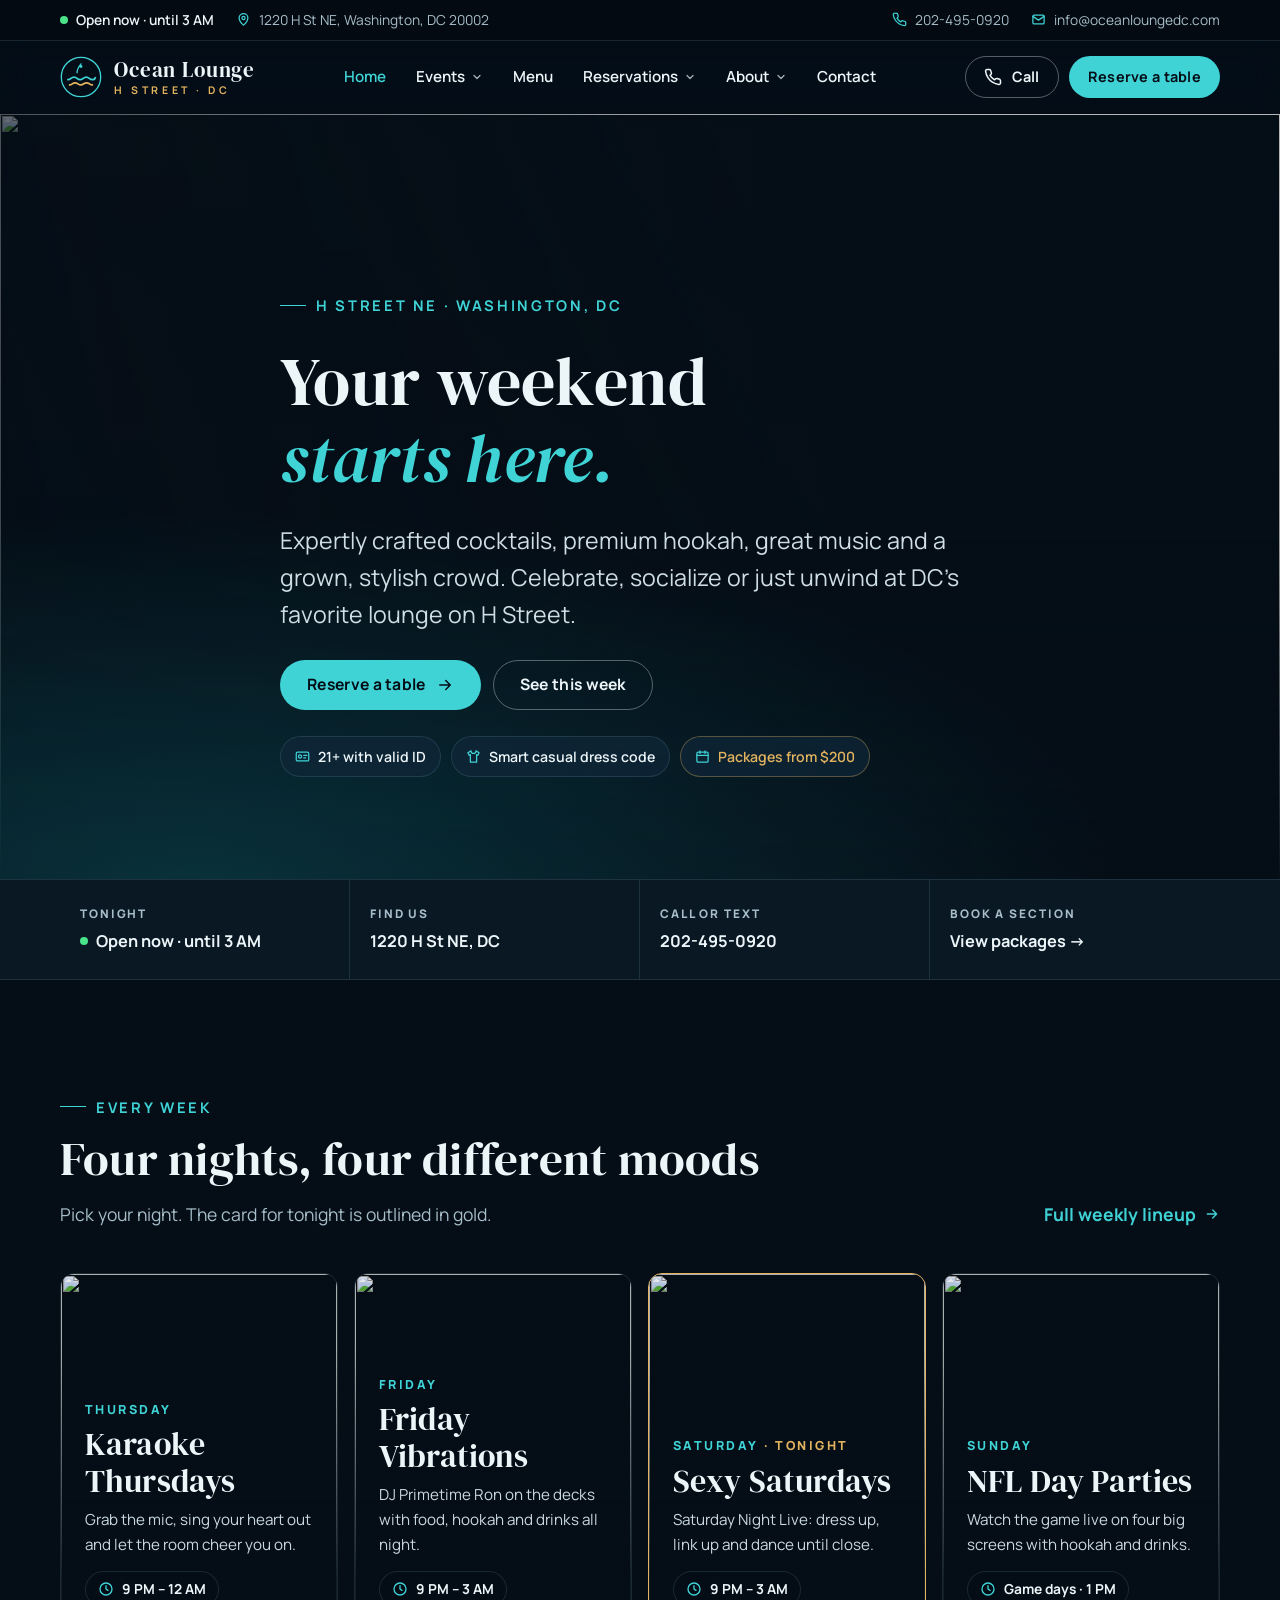
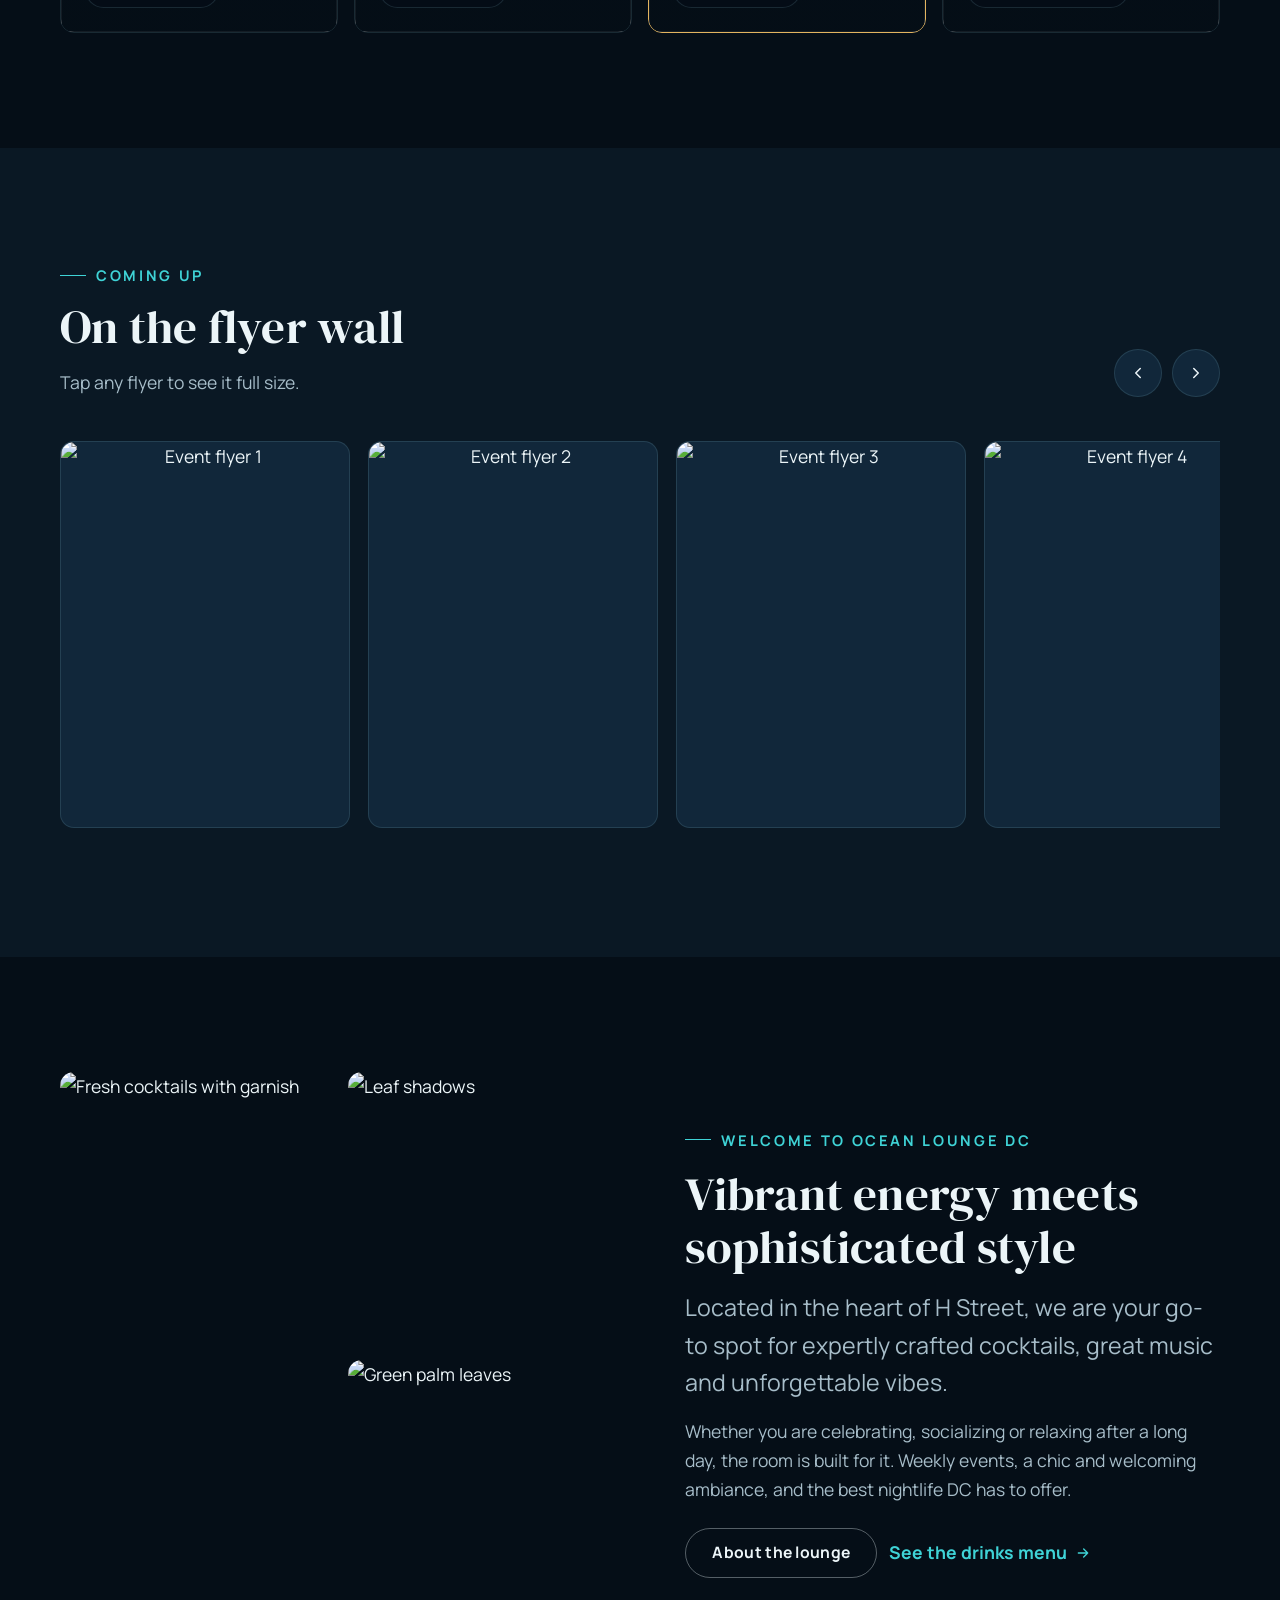
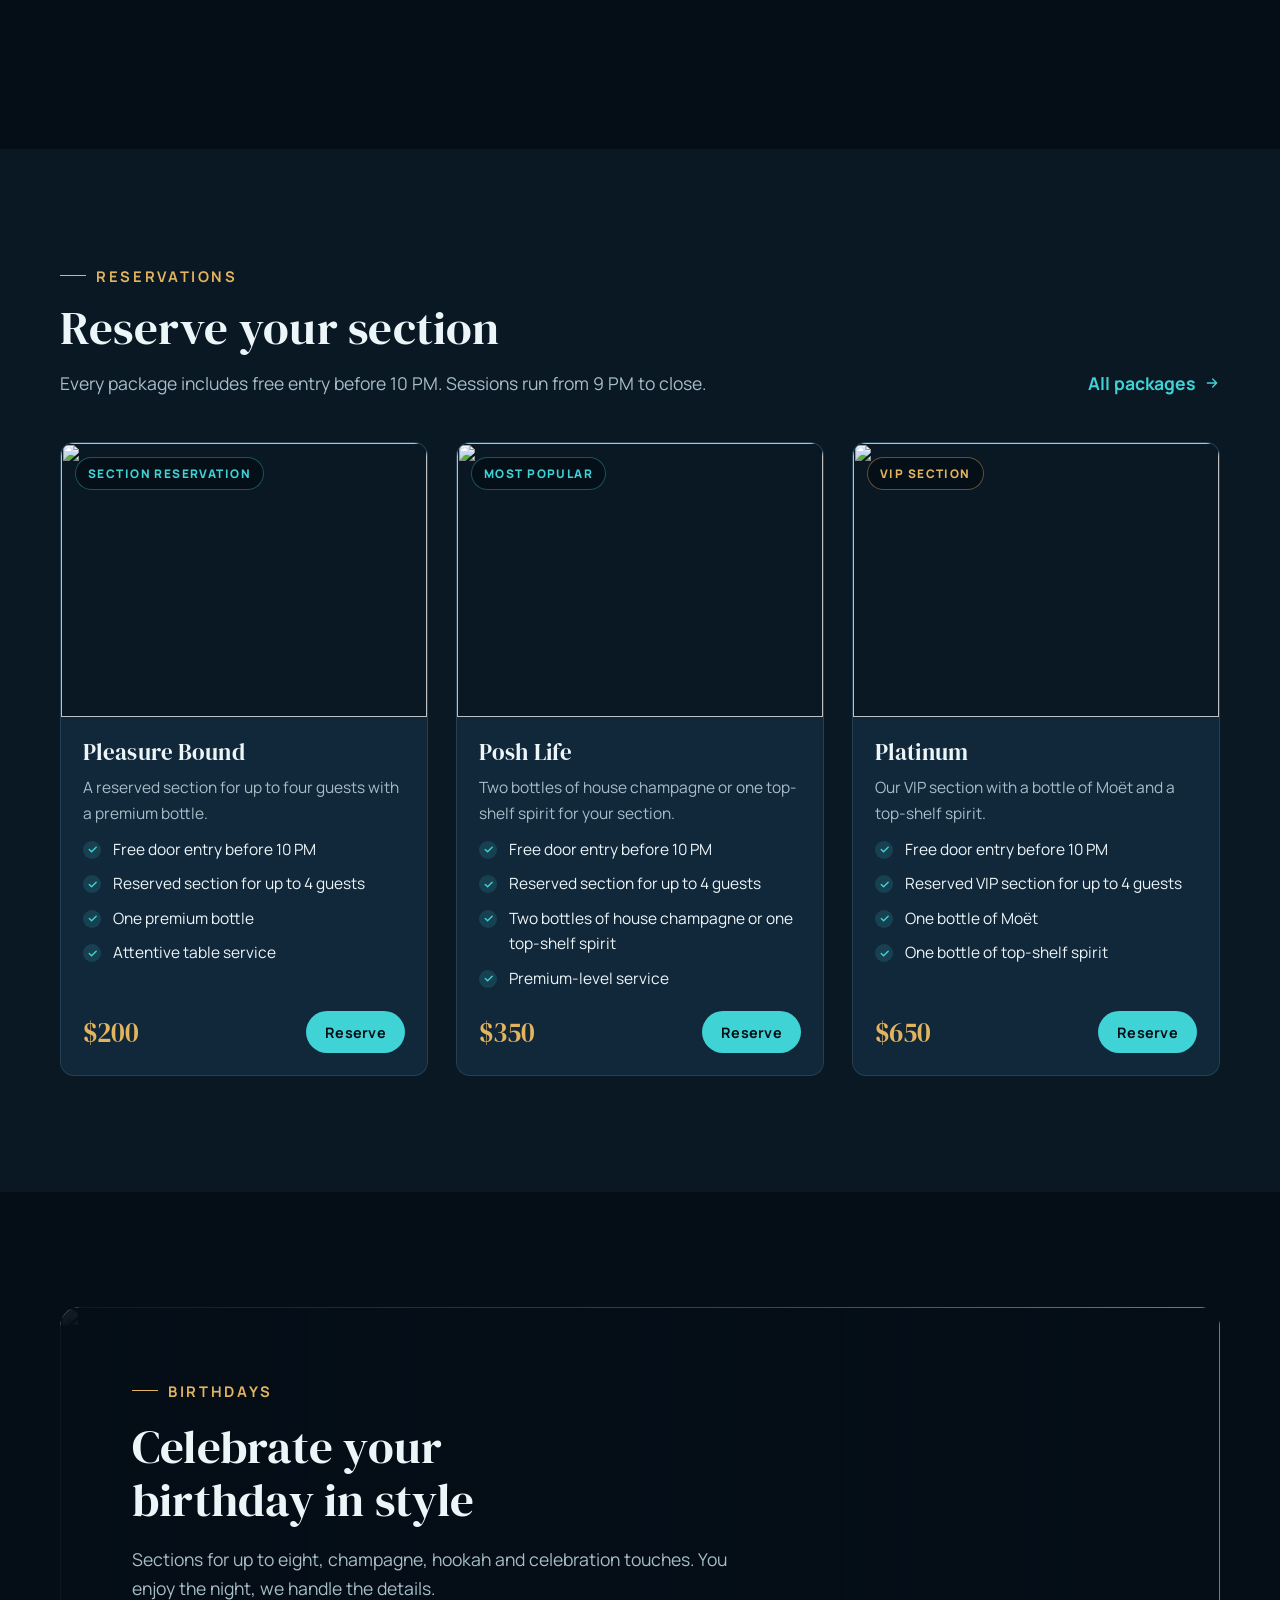
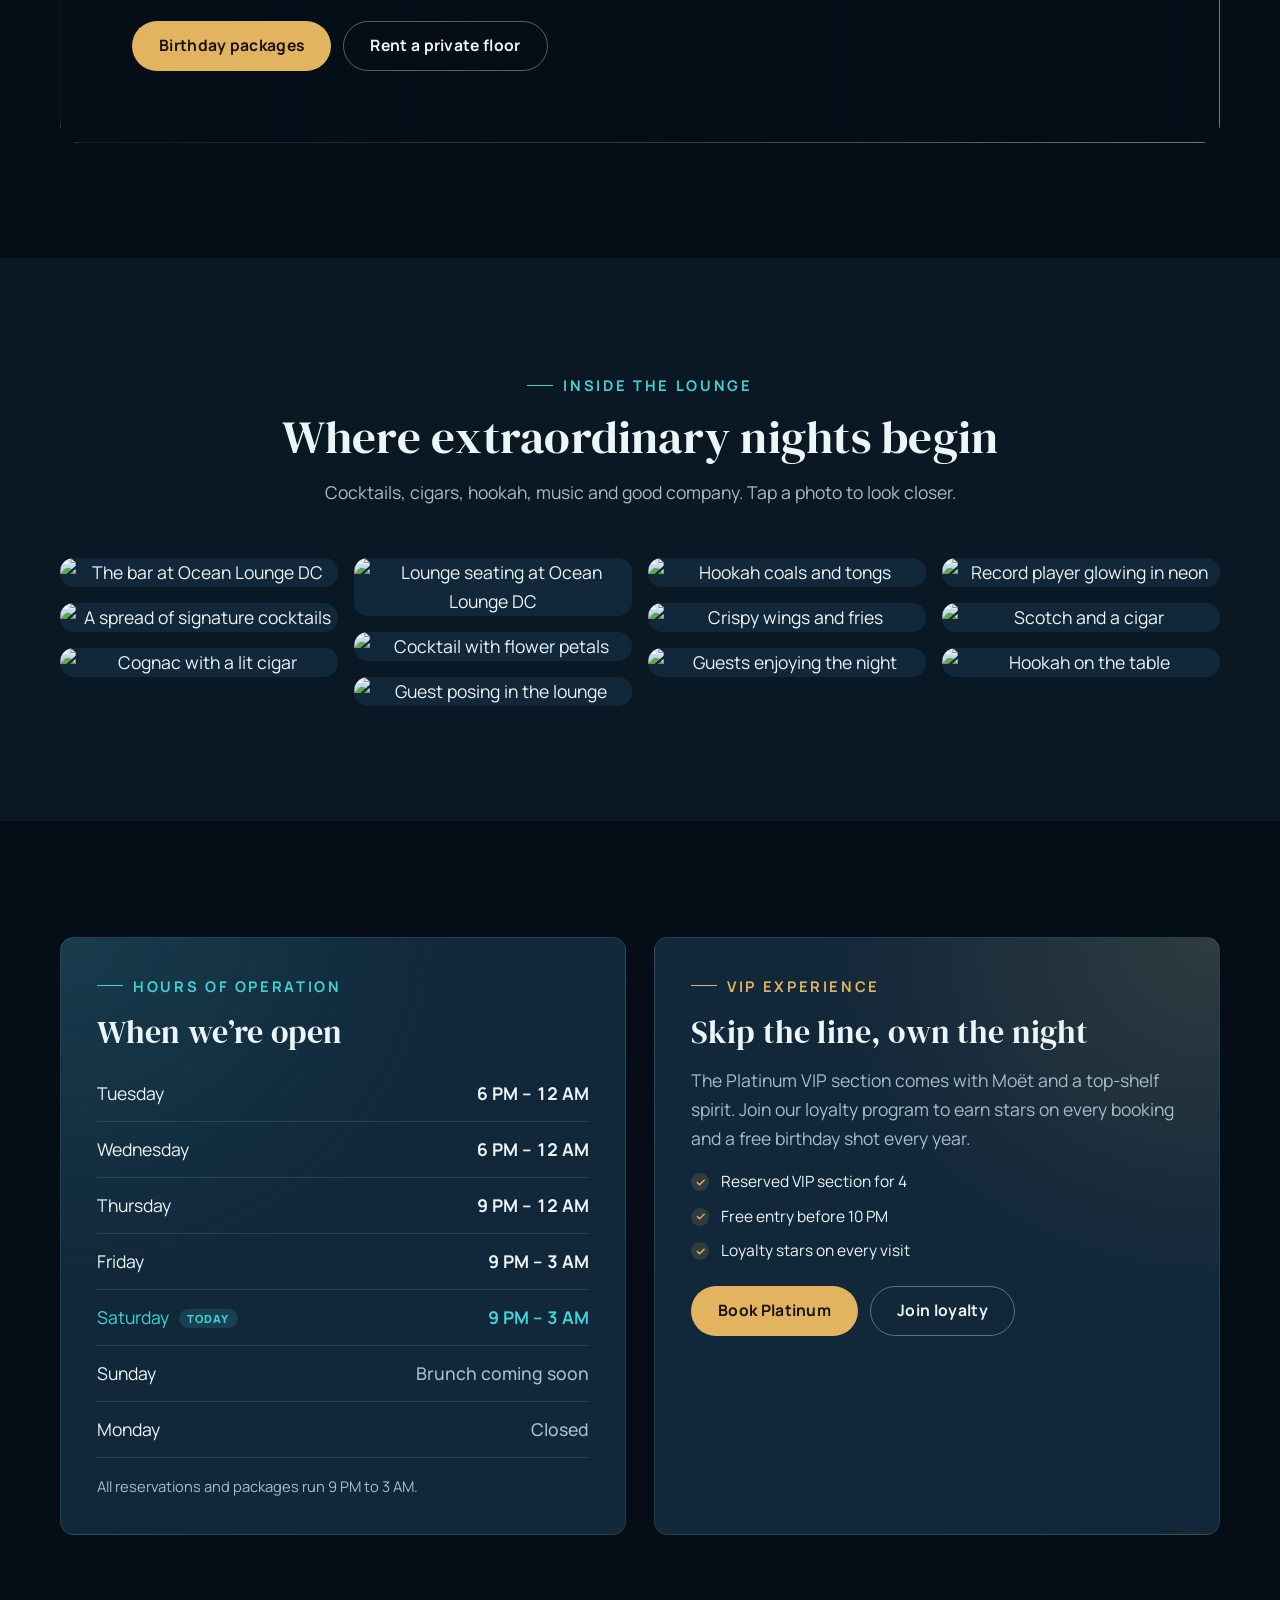
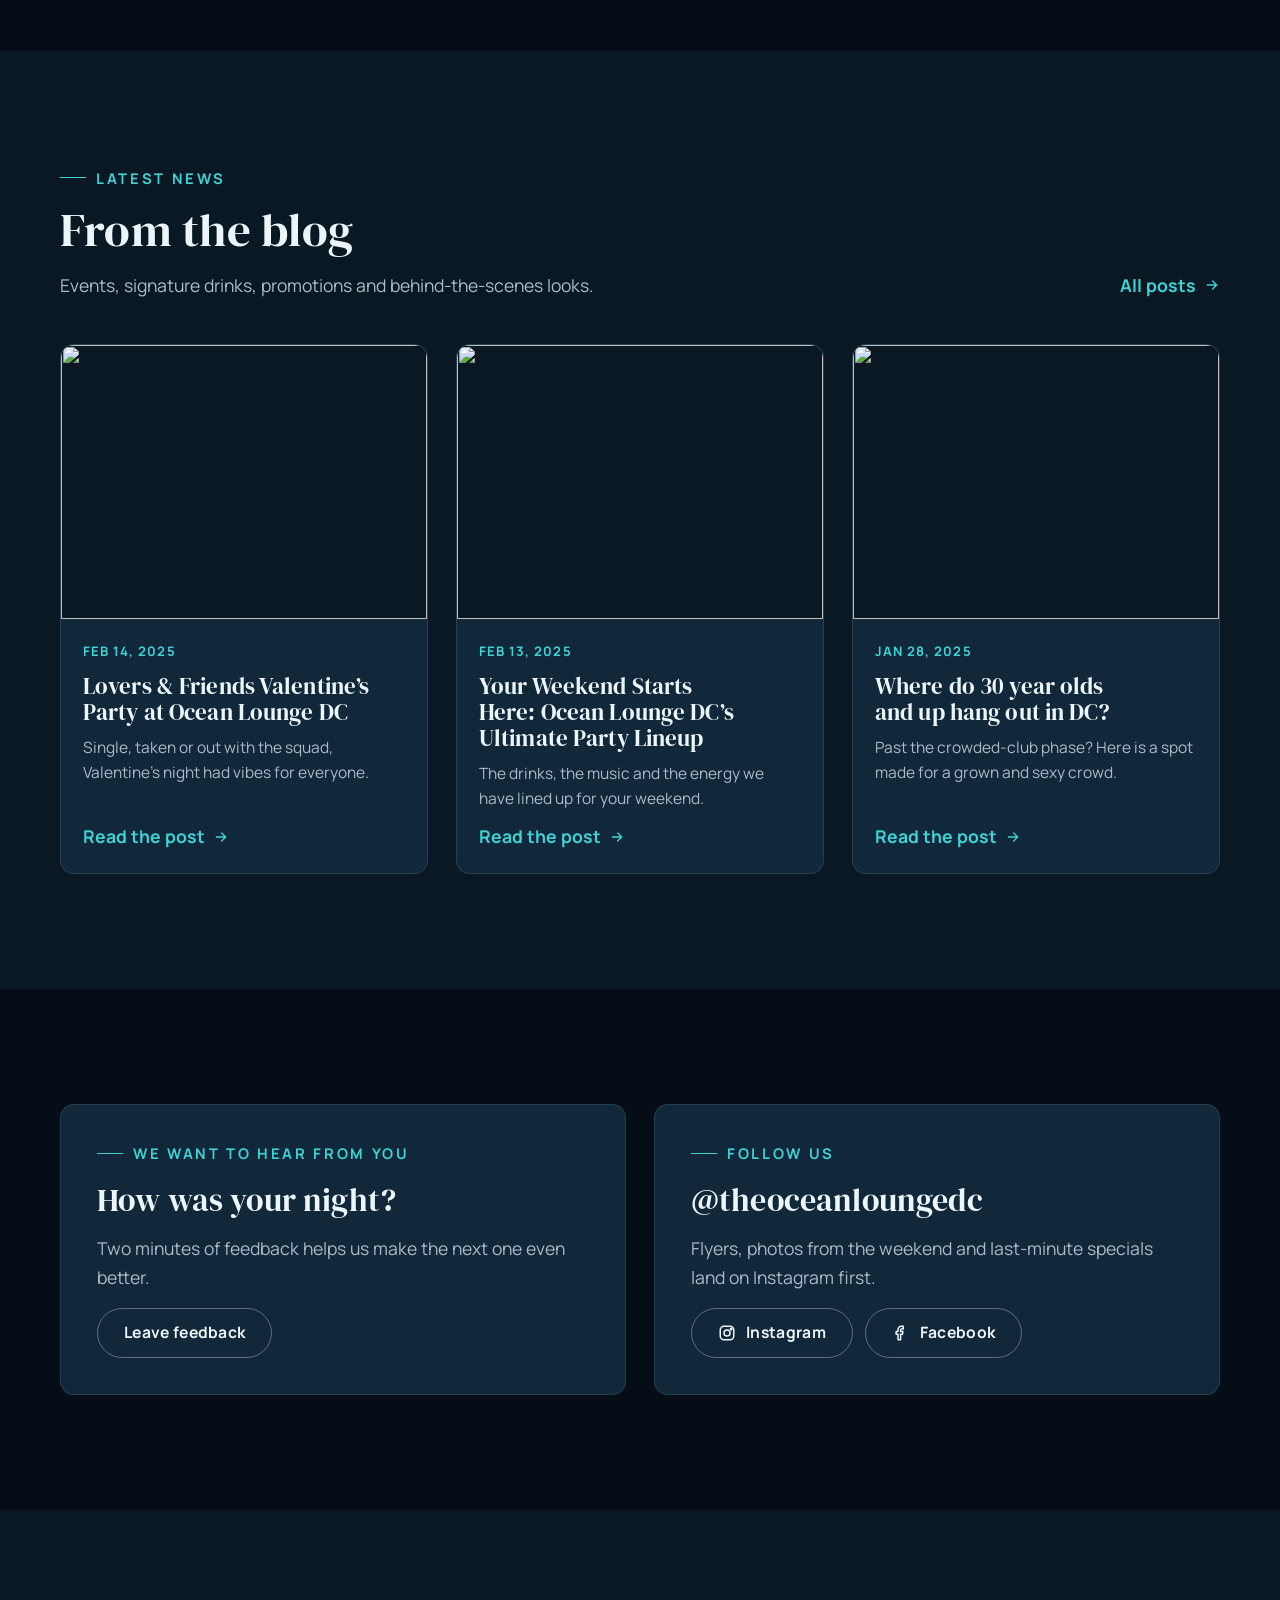
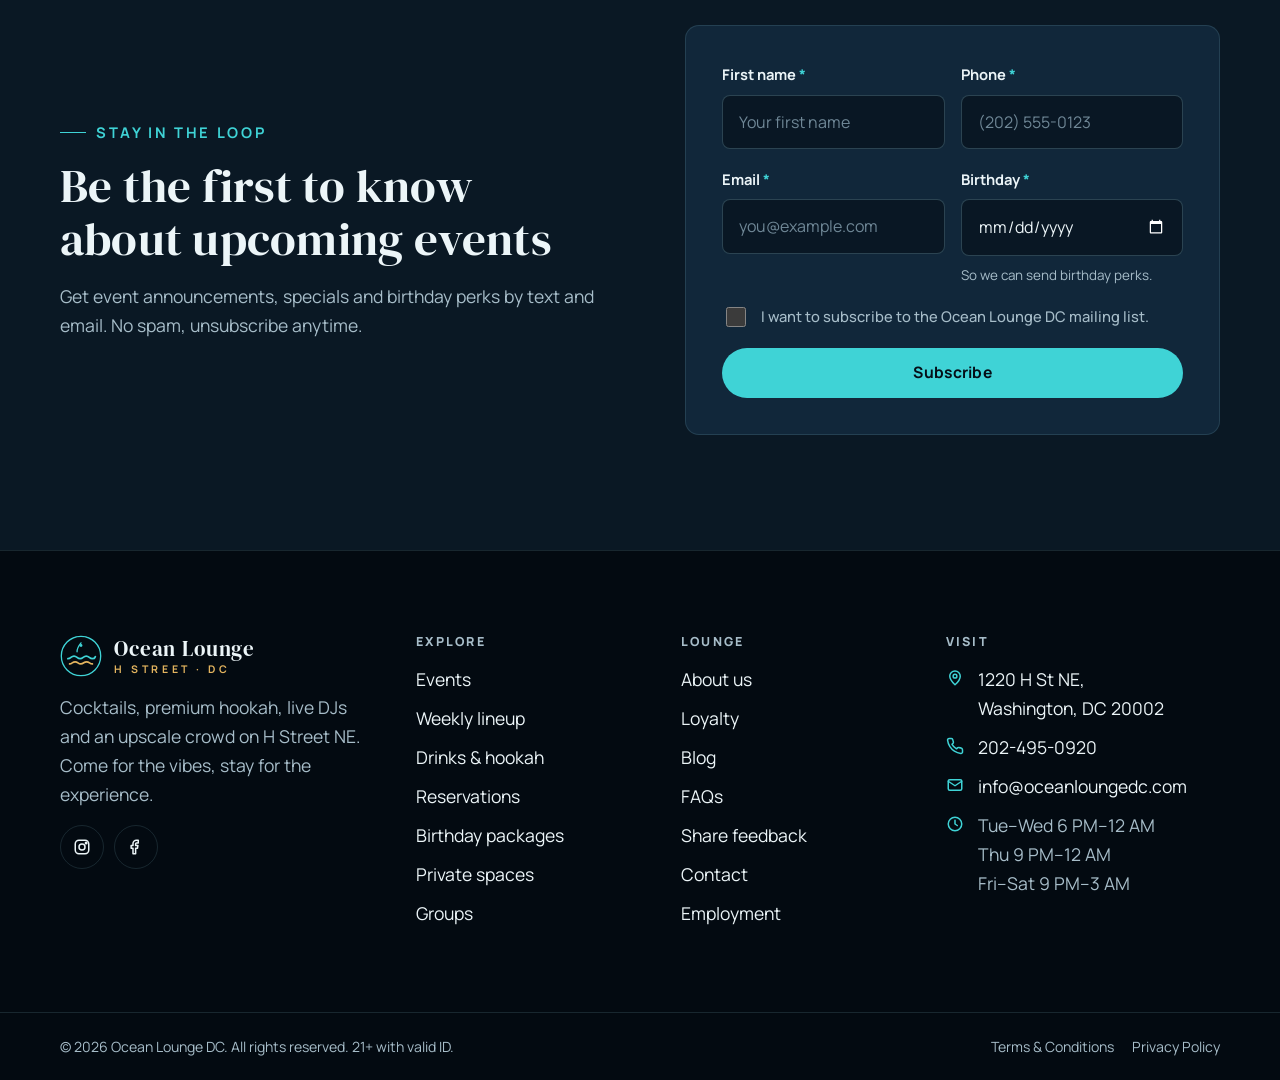
==== index.html @ 3f465f51 "update" ====
<!doctype html>
<html lang="en">
<head>
<meta charset="utf-8">
<meta name="viewport" content="width=device-width, initial-scale=1, viewport-fit=cover">
<title>Ocean Lounge DC | Hookah, Events & Live Music on H Street</title>
<meta name="description" content="Ocean Lounge DC on H Street NE: premium hookah, signature cocktails, live DJs and weekly events. Reserve a section or book a birthday package.">
<meta name="theme-color" content="#050e17">
<meta property="og:title" content="Ocean Lounge DC | Hookah, Events &amp; Live Music on H Street">
<meta property="og:description" content="Ocean Lounge DC on H Street NE: premium hookah, signature cocktails, live DJs and weekly events. Reserve a section or book a birthday package.">
<meta property="og:image" content="https://static.wixstatic.com/media/3ba15e_a25d65e18dae4d52b4c90fc200e24a91~mv2.jpg">
<link rel="preconnect" href="https://fonts.googleapis.com">
<link rel="preconnect" href="https://fonts.gstatic.com" crossorigin>
<link rel="preconnect" href="https://static.wixstatic.com">
<link rel="stylesheet" href="https://fonts.googleapis.com/css2?family=DM+Serif+Display:ital@0;1&family=Manrope:wght@400;500;600;700;800&display=swap">
<link rel="stylesheet" href="assets/css/style.css">
<link rel="icon" href="data:image/svg+xml,%3Csvg xmlns='http://www.w3.org/2000/svg' viewBox='0 0 48 48'%3E%3Ccircle cx='24' cy='24' r='23' fill='%23050e17'/%3E%3Cpath d='M9 27c3.5 0 3.5-3 7-3s3.5 3 7 3 3.5-3 7-3 3.5 3 7 3' stroke='%233fd3d6' stroke-width='3' fill='none' stroke-linecap='round'/%3E%3Cpath d='M11 33c3 0 3-2.4 6.3-2.4s3.2 2.4 6.5 2.4 3.3-2.4 6.6-2.4 3.4 2.4 6.6 2.4' stroke='%23e3b45f' stroke-width='3' fill='none' stroke-linecap='round'/%3E%3C/svg%3E">
<script>document.documentElement.classList.add("js");</script>
</head>
<body>

<a class="skip" href="#main">Skip to content</a>
<div class="topbar">
  <div class="wrap">
    <div class="topbar__info">
      <span class="status" data-status><span class="status__dot"></span><span data-status-text>Open Tuesday to Saturday</span></span>
      <a class="topbar__hide-sm" href="https://www.google.com/maps/search/?api=1&query=Ocean+Lounge+DC+1220+H+St+NE+Washington+DC+20002" target="_blank" rel="noopener"><svg viewBox="0 0 24 24" fill="none" stroke="currentColor" stroke-width="2" stroke-linecap="round" stroke-linejoin="round" aria-hidden="true"><path d="M12 21s-7-6.2-7-11.5A7 7 0 0 1 19 9.5C19 14.8 12 21 12 21z"/><circle cx="12" cy="9.5" r="2.5"/></svg>1220 H St NE, Washington, DC 20002</a>
    </div>
    <div class="topbar__info">
      <a href="tel:+12024950920"><svg viewBox="0 0 24 24" fill="none" stroke="currentColor" stroke-width="2" stroke-linecap="round" stroke-linejoin="round" aria-hidden="true"><path d="M22 16.9v3a2 2 0 0 1-2.2 2 19.8 19.8 0 0 1-8.6-3.1 19.5 19.5 0 0 1-6-6A19.8 19.8 0 0 1 2.1 4.2 2 2 0 0 1 4.1 2h3a2 2 0 0 1 2 1.7c.1.9.4 1.8.7 2.7a2 2 0 0 1-.5 2.1L8 9.8a16 16 0 0 0 6 6l1.3-1.3a2 2 0 0 1 2.1-.4c.9.3 1.8.6 2.7.7a2 2 0 0 1 1.7 2z"/></svg>202-495-0920</a>
      <a class="topbar__hide-sm" href="mailto:info@oceanloungedc.com"><svg viewBox="0 0 24 24" fill="none" stroke="currentColor" stroke-width="2" stroke-linecap="round" stroke-linejoin="round" aria-hidden="true"><rect x="3" y="5" width="18" height="14" rx="2"/><path d="M3 7l9 6 9-6"/></svg>info@oceanloungedc.com</a>
    </div>
  </div>
</div>
<header class="site-header">
  <div class="wrap">
    <a class="brand" href="index.html" aria-label="Ocean Lounge DC home"><svg class="brand__mark" viewBox="0 0 48 48" fill="none" aria-hidden="true"><circle cx="24" cy="24" r="22.5" stroke="currentColor" stroke-width="1.5"/><path d="M9 27c3.5 0 3.5-3 7-3s3.5 3 7 3 3.5-3 7-3 3.5 3 7 3 2.6-1.4 3.4-2.2" stroke="currentColor" stroke-width="2" stroke-linecap="round"/><path d="M11 33c3 0 3-2.4 6.3-2.4s3.2 2.4 6.5 2.4 3.3-2.4 6.6-2.4 3.4 2.4 6.6 2.4" stroke="#e3b45f" stroke-width="2" stroke-linecap="round"/><path d="M24 9c-3 3.6-4.5 7-4.5 10.2" stroke="currentColor" stroke-width="1.5" stroke-linecap="round"/><circle cx="24" cy="12" r="1.6" fill="currentColor"/></svg><span class="brand__text"><span class="brand__name">Ocean Lounge</span><span class="brand__sub">H Street · DC</span></span></a>
    <nav class="nav" aria-label="Main"><ul><li class="nav__item"><a class="nav__link" href="index.html" aria-current="page">Home</a></li><li class="nav__item"><button class="nav__link" type="button" aria-haspopup="true">Events<svg viewBox="0 0 24 24" fill="none" stroke="currentColor" stroke-width="2.5" stroke-linecap="round" stroke-linejoin="round" aria-hidden="true"><path d="M6 9l6 6 6-6"/></svg></button><ul class="dropdown"><li><a href="events.html"><strong>Upcoming events</strong><span>Special nights and RSVPs</span></a></li><li><a href="daily-events.html"><strong>Weekly lineup</strong><span>Karaoke, DJs and NFL Sundays</span></a></li></ul></li><li class="nav__item"><a class="nav__link" href="menu.html">Menu</a></li><li class="nav__item"><button class="nav__link" type="button" aria-haspopup="true">Reservations<svg viewBox="0 0 24 24" fill="none" stroke="currentColor" stroke-width="2.5" stroke-linecap="round" stroke-linejoin="round" aria-hidden="true"><path d="M6 9l6 6 6-6"/></svg></button><ul class="dropdown"><li><a href="reservations.html"><strong>All packages</strong><span>Sections, VIP and birthdays</span></a></li><li><a href="birthday-package.html"><strong>Birthday packages</strong><span>Celebrate in style</span></a></li><li><a href="experiences.html"><strong>Private spaces</strong><span>Rent a whole floor</span></a></li><li><a href="groups.html"><strong>Groups</strong><span>Plan a night for your crew</span></a></li></ul></li><li class="nav__item"><button class="nav__link" type="button" aria-haspopup="true">About<svg viewBox="0 0 24 24" fill="none" stroke="currentColor" stroke-width="2.5" stroke-linecap="round" stroke-linejoin="round" aria-hidden="true"><path d="M6 9l6 6 6-6"/></svg></button><ul class="dropdown"><li><a href="about.html"><strong>About us</strong><span>The Ocean Lounge family</span></a></li><li><a href="loyalty.html"><strong>Loyalty</strong><span>Earn stars, get rewards</span></a></li><li><a href="blog.html"><strong>Blog</strong><span>News and weekend guides</span></a></li><li><a href="faqs.html"><strong>FAQs</strong><span>Hours, dress code, parking</span></a></li><li><a href="survey.html"><strong>Share feedback</strong><span>Tell us how we did</span></a></li></ul></li><li class="nav__item"><a class="nav__link" href="contact.html">Contact</a></li></ul></nav>
    <div class="header-cta">
      <a class="btn btn--ghost btn--sm" href="tel:+12024950920"><svg viewBox="0 0 24 24" fill="none" stroke="currentColor" stroke-width="2" stroke-linecap="round" stroke-linejoin="round" aria-hidden="true"><path d="M22 16.9v3a2 2 0 0 1-2.2 2 19.8 19.8 0 0 1-8.6-3.1 19.5 19.5 0 0 1-6-6A19.8 19.8 0 0 1 2.1 4.2 2 2 0 0 1 4.1 2h3a2 2 0 0 1 2 1.7c.1.9.4 1.8.7 2.7a2 2 0 0 1-.5 2.1L8 9.8a16 16 0 0 0 6 6l1.3-1.3a2 2 0 0 1 2.1-.4c.9.3 1.8.6 2.7.7a2 2 0 0 1 1.7 2z"/></svg>Call</a>
      <a class="btn btn--sm" href="reservations.html">Reserve a table</a>
      <button class="burger" type="button" aria-label="Open menu" aria-expanded="false" aria-controls="drawer"><span></span></button>
    </div>
  </div>
</header>
<div class="drawer" id="drawer" aria-hidden="true">
  <div class="drawer__panel" role="dialog" aria-label="Menu">
    <div class="drawer__top"><a class="brand" href="index.html"><svg class="brand__mark" viewBox="0 0 48 48" fill="none" aria-hidden="true"><circle cx="24" cy="24" r="22.5" stroke="currentColor" stroke-width="1.5"/><path d="M9 27c3.5 0 3.5-3 7-3s3.5 3 7 3 3.5-3 7-3 3.5 3 7 3 2.6-1.4 3.4-2.2" stroke="currentColor" stroke-width="2" stroke-linecap="round"/><path d="M11 33c3 0 3-2.4 6.3-2.4s3.2 2.4 6.5 2.4 3.3-2.4 6.6-2.4 3.4 2.4 6.6 2.4" stroke="#e3b45f" stroke-width="2" stroke-linecap="round"/><path d="M24 9c-3 3.6-4.5 7-4.5 10.2" stroke="currentColor" stroke-width="1.5" stroke-linecap="round"/><circle cx="24" cy="12" r="1.6" fill="currentColor"/></svg><span class="brand__text"><span class="brand__name">Ocean Lounge</span><span class="brand__sub">H Street · DC</span></span></a><button class="drawer__close" type="button" aria-label="Close menu">×</button></div>
    <nav aria-label="Mobile"><ul><li class="drawer__group"><a href="index.html">Home</a></li><li class="drawer__group"><button type="button" aria-expanded="false">Events<svg viewBox="0 0 24 24" fill="none" stroke="currentColor" stroke-width="2.5" stroke-linecap="round" stroke-linejoin="round" aria-hidden="true"><path d="M6 9l6 6 6-6"/></svg></button><div class="drawer__sub"><ul><li><a href="events.html">Upcoming events</a></li><li><a href="daily-events.html">Weekly lineup</a></li></ul></div></li><li class="drawer__group"><a href="menu.html">Menu</a></li><li class="drawer__group"><button type="button" aria-expanded="false">Reservations<svg viewBox="0 0 24 24" fill="none" stroke="currentColor" stroke-width="2.5" stroke-linecap="round" stroke-linejoin="round" aria-hidden="true"><path d="M6 9l6 6 6-6"/></svg></button><div class="drawer__sub"><ul><li><a href="reservations.html">All packages</a></li><li><a href="birthday-package.html">Birthday packages</a></li><li><a href="experiences.html">Private spaces</a></li><li><a href="groups.html">Groups</a></li></ul></div></li><li class="drawer__group"><button type="button" aria-expanded="false">About<svg viewBox="0 0 24 24" fill="none" stroke="currentColor" stroke-width="2.5" stroke-linecap="round" stroke-linejoin="round" aria-hidden="true"><path d="M6 9l6 6 6-6"/></svg></button><div class="drawer__sub"><ul><li><a href="about.html">About us</a></li><li><a href="loyalty.html">Loyalty</a></li><li><a href="blog.html">Blog</a></li><li><a href="faqs.html">FAQs</a></li><li><a href="survey.html">Share feedback</a></li></ul></div></li><li class="drawer__group"><a href="contact.html">Contact</a></li></ul></nav>
    <div class="drawer__foot">
      <a class="btn btn--block" href="reservations.html">Reserve a table</a>
      <a class="btn btn--ghost btn--block" href="tel:+12024950920"><svg viewBox="0 0 24 24" fill="none" stroke="currentColor" stroke-width="2" stroke-linecap="round" stroke-linejoin="round" aria-hidden="true"><path d="M22 16.9v3a2 2 0 0 1-2.2 2 19.8 19.8 0 0 1-8.6-3.1 19.5 19.5 0 0 1-6-6A19.8 19.8 0 0 1 2.1 4.2 2 2 0 0 1 4.1 2h3a2 2 0 0 1 2 1.7c.1.9.4 1.8.7 2.7a2 2 0 0 1-.5 2.1L8 9.8a16 16 0 0 0 6 6l1.3-1.3a2 2 0 0 1 2.1-.4c.9.3 1.8.6 2.7.7a2 2 0 0 1 1.7 2z"/></svg>Call 202-495-0920</a>
    </div>
  </div>
</div>
<main id="main">

<section class="hero">
  <div class="hero__bg"><img src="https://static.wixstatic.com/media/df3e20_3276e43b21b544f1a07c99be9e4926a5~mv2.jpg/v1/fill/w_1920,h_1100,al_c,q_85,enc_auto/df3e20_3276e43b21b544f1a07c99be9e4926a5~mv2.jpg" alt="" fetchpriority="high"></div>
  <div class="wrap hero__inner">
    <span class="eyebrow">H Street NE · Washington, DC</span>
    <h1>Your weekend <em>starts here.</em></h1>
    <p class="lead">Expertly crafted cocktails, premium hookah, great music and a grown, stylish crowd. Celebrate, socialize or just unwind at DC’s favorite lounge on H Street.</p>
    <div class="row"><a class="btn" href="reservations.html">Reserve a table <svg viewBox="0 0 24 24" fill="none" stroke="currentColor" stroke-width="2" stroke-linecap="round" stroke-linejoin="round" aria-hidden="true"><path d="M5 12h14M13 6l6 6-6 6"/></svg></a><a class="btn btn--ghost" href="daily-events.html">See this week</a></div>
    <div class="hero__meta"><span class="chip"><svg viewBox="0 0 24 24" fill="none" stroke="currentColor" stroke-width="2" stroke-linecap="round" stroke-linejoin="round" aria-hidden="true"><rect x="2" y="5" width="20" height="14" rx="2"/><circle cx="8" cy="12" r="2.5"/><path d="M14 10h5M14 14h3"/></svg>21+ with valid ID</span><span class="chip"><svg viewBox="0 0 24 24" fill="none" stroke="currentColor" stroke-width="2" stroke-linecap="round" stroke-linejoin="round" aria-hidden="true"><path d="M16 3l5 3-2 4-2-1v12H7V9L5 10 3 6l5-3a4 4 0 0 0 8 0z"/></svg>Smart casual dress code</span><span class="chip chip--gold"><svg viewBox="0 0 24 24" fill="none" stroke="currentColor" stroke-width="2" stroke-linecap="round" stroke-linejoin="round" aria-hidden="true"><rect x="3" y="5" width="18" height="16" rx="2"/><path d="M16 3v4M8 3v4M3 10h18"/></svg>Packages from $200</span></div>
  </div>
</section>

<section class="strip" aria-label="Quick info">
  <div class="wrap">
    <div class="strip__item"><span class="strip__label">Tonight</span><span class="strip__value status" data-status><span class="status__dot"></span><span data-status-text>Open Tuesday to Saturday</span></span></div>
    <div class="strip__item"><span class="strip__label">Find us</span><span class="strip__value"><a href="https://www.google.com/maps/search/?api=1&query=Ocean+Lounge+DC+1220+H+St+NE+Washington+DC+20002" target="_blank" rel="noopener">1220 H St NE, DC</a></span></div>
    <div class="strip__item"><span class="strip__label">Call or text</span><span class="strip__value"><a href="tel:+12024950920">202-495-0920</a></span></div>
    <div class="strip__item"><span class="strip__label">Book a section</span><span class="strip__value"><a href="reservations.html">View packages →</a></span></div>
  </div>
</section>

<section class="section">
  <div class="wrap">
    <div class="head-row">
      <div class="head reveal"><span class="eyebrow">Every week</span><h2>Four nights, four different moods</h2><p>Pick your night. The card for tonight is outlined in gold.</p></div>
      <a class="link reveal" href="daily-events.html">Full weekly lineup <svg viewBox="0 0 24 24" fill="none" stroke="currentColor" stroke-width="2" stroke-linecap="round" stroke-linejoin="round" aria-hidden="true"><path d="M5 12h14M13 6l6 6-6 6"/></svg></a>
    </div>
    <div class="week"><a class="night reveal" data-delay="0" data-day="4" href="daily-events.html">
  <img src="https://static.wixstatic.com/media/df3e20_d1e0ad17df704248b546e58e994f70b0~mv2.jpg/v1/fill/w_640,h_820,al_c,q_85,enc_auto/df3e20_d1e0ad17df704248b546e58e994f70b0~mv2.jpg" alt="" loading="lazy">
  <span class="night__day">Thursday</span><h3>Karaoke Thursdays</h3><p>Grab the mic, sing your heart out and let the room cheer you on.</p><span class="night__time"><svg viewBox="0 0 24 24" fill="none" stroke="currentColor" stroke-width="2" stroke-linecap="round" stroke-linejoin="round" aria-hidden="true"><circle cx="12" cy="12" r="9"/><path d="M12 7v5l3 2"/></svg>9 PM – 12 AM</span>
</a><a class="night reveal" data-delay="1" data-day="5" href="daily-events.html">
  <img src="https://static.wixstatic.com/media/df3e20_a7782c50e7ca477e92f082335f81b47c~mv2.jpg/v1/fill/w_640,h_820,al_c,q_85,enc_auto/df3e20_a7782c50e7ca477e92f082335f81b47c~mv2.jpg" alt="" loading="lazy">
  <span class="night__day">Friday</span><h3>Friday Vibrations</h3><p>DJ Primetime Ron on the decks with food, hookah and drinks all night.</p><span class="night__time"><svg viewBox="0 0 24 24" fill="none" stroke="currentColor" stroke-width="2" stroke-linecap="round" stroke-linejoin="round" aria-hidden="true"><circle cx="12" cy="12" r="9"/><path d="M12 7v5l3 2"/></svg>9 PM – 3 AM</span>
</a><a class="night reveal" data-delay="2" data-day="6" href="daily-events.html">
  <img src="https://static.wixstatic.com/media/df3e20_87c6505326e7403d99163e6170310c6e~mv2.jpg/v1/fill/w_640,h_820,al_c,q_85,enc_auto/df3e20_87c6505326e7403d99163e6170310c6e~mv2.jpg" alt="" loading="lazy">
  <span class="night__day">Saturday</span><h3>Sexy Saturdays</h3><p>Saturday Night Live: dress up, link up and dance until close.</p><span class="night__time"><svg viewBox="0 0 24 24" fill="none" stroke="currentColor" stroke-width="2" stroke-linecap="round" stroke-linejoin="round" aria-hidden="true"><circle cx="12" cy="12" r="9"/><path d="M12 7v5l3 2"/></svg>9 PM – 3 AM</span>
</a><a class="night reveal" data-delay="3" data-day="0" href="daily-events.html">
  <img src="https://static.wixstatic.com/media/df3e20_2ddc9c9eda824afdb0c512932c1929bf~mv2.jpg/v1/fill/w_640,h_820,al_c,q_85,enc_auto/df3e20_2ddc9c9eda824afdb0c512932c1929bf~mv2.jpg" alt="" loading="lazy">
  <span class="night__day">Sunday</span><h3>NFL Day Parties</h3><p>Watch the game live on four big screens with hookah and drinks.</p><span class="night__time"><svg viewBox="0 0 24 24" fill="none" stroke="currentColor" stroke-width="2" stroke-linecap="round" stroke-linejoin="round" aria-hidden="true"><circle cx="12" cy="12" r="9"/><path d="M12 7v5l3 2"/></svg>Game days · 1 PM</span>
</a></div>
  </div>
</section>

<section class="section section--deep">
  <div class="wrap">
    <div class="head-row">
      <div class="head reveal"><span class="eyebrow">Coming up</span><h2>On the flyer wall</h2><p>Tap any flyer to see it full size.</p></div>
      <div class="rail-nav"><button class="icon-btn" type="button" data-rail-prev="flyers" aria-label="Scroll back"><svg viewBox="0 0 24 24" fill="none" stroke="currentColor" stroke-width="2" stroke-linecap="round" stroke-linejoin="round" aria-hidden="true"><path d="M15 18l-6-6 6-6"/></svg></button><button class="icon-btn" type="button" data-rail-next="flyers" aria-label="Scroll forward"><svg viewBox="0 0 24 24" fill="none" stroke="currentColor" stroke-width="2" stroke-linecap="round" stroke-linejoin="round" aria-hidden="true"><path d="M9 18l6-6-6-6"/></svg></button></div>
    </div>
    <div class="reveal"><div class="rail" id="flyers" data-rail><button class="flyer" type="button" data-lightbox="flyers" data-full="https://static.wixstatic.com/media/df3e20_dc8b0bd0b8c34075aee45a3fe4f7dfe7~mv2.png/v1/fit/w_1200,h_1600,q_85,enc_auto/df3e20_dc8b0bd0b8c34075aee45a3fe4f7dfe7~mv2.png" data-alt="Event flyer 1"><img src="https://static.wixstatic.com/media/df3e20_dc8b0bd0b8c34075aee45a3fe4f7dfe7~mv2.png/v1/fill/w_440,h_587,al_c,q_85,enc_auto/df3e20_dc8b0bd0b8c34075aee45a3fe4f7dfe7~mv2.png" alt="Event flyer 1" loading="lazy"></button><button class="flyer" type="button" data-lightbox="flyers" data-full="https://static.wixstatic.com/media/df3e20_6c25b1b0a479443cb5fc758114a54c78~mv2.png/v1/fit/w_1200,h_1600,q_85,enc_auto/df3e20_6c25b1b0a479443cb5fc758114a54c78~mv2.png" data-alt="Event flyer 2"><img src="https://static.wixstatic.com/media/df3e20_6c25b1b0a479443cb5fc758114a54c78~mv2.png/v1/fill/w_440,h_587,al_c,q_85,enc_auto/df3e20_6c25b1b0a479443cb5fc758114a54c78~mv2.png" alt="Event flyer 2" loading="lazy"></button><button class="flyer" type="button" data-lightbox="flyers" data-full="https://static.wixstatic.com/media/df3e20_c815768e0f2a43ff9672bc6114c40c13~mv2.png/v1/fit/w_1200,h_1600,q_85,enc_auto/df3e20_c815768e0f2a43ff9672bc6114c40c13~mv2.png" data-alt="Event flyer 3"><img src="https://static.wixstatic.com/media/df3e20_c815768e0f2a43ff9672bc6114c40c13~mv2.png/v1/fill/w_440,h_587,al_c,q_85,enc_auto/df3e20_c815768e0f2a43ff9672bc6114c40c13~mv2.png" alt="Event flyer 3" loading="lazy"></button><button class="flyer" type="button" data-lightbox="flyers" data-full="https://static.wixstatic.com/media/df3e20_a67ce2dfe9bb43d496c1e299e48d2918~mv2.png/v1/fit/w_1200,h_1600,q_85,enc_auto/df3e20_a67ce2dfe9bb43d496c1e299e48d2918~mv2.png" data-alt="Event flyer 4"><img src="https://static.wixstatic.com/media/df3e20_a67ce2dfe9bb43d496c1e299e48d2918~mv2.png/v1/fill/w_440,h_587,al_c,q_85,enc_auto/df3e20_a67ce2dfe9bb43d496c1e299e48d2918~mv2.png" alt="Event flyer 4" loading="lazy"></button><button class="flyer" type="button" data-lightbox="flyers" data-full="https://static.wixstatic.com/media/df3e20_e5c129eb2a4a4692b458d87a8d040379~mv2.png/v1/fit/w_1200,h_1600,q_85,enc_auto/df3e20_e5c129eb2a4a4692b458d87a8d040379~mv2.png" data-alt="Event flyer 5"><img src="https://static.wixstatic.com/media/df3e20_e5c129eb2a4a4692b458d87a8d040379~mv2.png/v1/fill/w_440,h_587,al_c,q_85,enc_auto/df3e20_e5c129eb2a4a4692b458d87a8d040379~mv2.png" alt="Event flyer 5" loading="lazy"></button><button class="flyer" type="button" data-lightbox="flyers" data-full="https://static.wixstatic.com/media/df3e20_e23ee6ac63e94ee49471d5f8d97b7454~mv2.png/v1/fit/w_1200,h_1600,q_85,enc_auto/df3e20_e23ee6ac63e94ee49471d5f8d97b7454~mv2.png" data-alt="Event flyer 6"><img src="https://static.wixstatic.com/media/df3e20_e23ee6ac63e94ee49471d5f8d97b7454~mv2.png/v1/fill/w_440,h_587,al_c,q_85,enc_auto/df3e20_e23ee6ac63e94ee49471d5f8d97b7454~mv2.png" alt="Event flyer 6" loading="lazy"></button><button class="flyer" type="button" data-lightbox="flyers" data-full="https://static.wixstatic.com/media/df3e20_3309c14146e14e64bc1fb02161918148~mv2.png/v1/fit/w_1200,h_1600,q_85,enc_auto/df3e20_3309c14146e14e64bc1fb02161918148~mv2.png" data-alt="Event flyer 7"><img src="https://static.wixstatic.com/media/df3e20_3309c14146e14e64bc1fb02161918148~mv2.png/v1/fill/w_440,h_587,al_c,q_85,enc_auto/df3e20_3309c14146e14e64bc1fb02161918148~mv2.png" alt="Event flyer 7" loading="lazy"></button><button class="flyer" type="button" data-lightbox="flyers" data-full="https://static.wixstatic.com/media/df3e20_9d86c1e35e874d6588881c13028d13a7~mv2.png/v1/fit/w_1200,h_1600,q_85,enc_auto/df3e20_9d86c1e35e874d6588881c13028d13a7~mv2.png" data-alt="Event flyer 8"><img src="https://static.wixstatic.com/media/df3e20_9d86c1e35e874d6588881c13028d13a7~mv2.png/v1/fill/w_440,h_587,al_c,q_85,enc_auto/df3e20_9d86c1e35e874d6588881c13028d13a7~mv2.png" alt="Event flyer 8" loading="lazy"></button><button class="flyer" type="button" data-lightbox="flyers" data-full="https://static.wixstatic.com/media/df3e20_c884f89065334460ae04bfb1640a8ef4~mv2.png/v1/fit/w_1200,h_1600,q_85,enc_auto/df3e20_c884f89065334460ae04bfb1640a8ef4~mv2.png" data-alt="Event flyer 9"><img src="https://static.wixstatic.com/media/df3e20_c884f89065334460ae04bfb1640a8ef4~mv2.png/v1/fill/w_440,h_587,al_c,q_85,enc_auto/df3e20_c884f89065334460ae04bfb1640a8ef4~mv2.png" alt="Event flyer 9" loading="lazy"></button><button class="flyer" type="button" data-lightbox="flyers" data-full="https://static.wixstatic.com/media/df3e20_2ccac133be7c4d119d6de707c15649ae~mv2.png/v1/fit/w_1200,h_1600,q_85,enc_auto/df3e20_2ccac133be7c4d119d6de707c15649ae~mv2.png" data-alt="Event flyer 10"><img src="https://static.wixstatic.com/media/df3e20_2ccac133be7c4d119d6de707c15649ae~mv2.png/v1/fill/w_440,h_587,al_c,q_85,enc_auto/df3e20_2ccac133be7c4d119d6de707c15649ae~mv2.png" alt="Event flyer 10" loading="lazy"></button></div></div>
  </div>
</section>

<section class="section">
  <div class="wrap split">
    <div class="collage reveal">
      <div><img src="https://static.wixstatic.com/media/df3e20_ed33c5a0c6af462b81079cf40bc2fdb4~mv2.jpg/v1/fill/w_600,h_900,al_c,q_85,enc_auto/df3e20_ed33c5a0c6af462b81079cf40bc2fdb4~mv2.jpg" alt="Fresh cocktails with garnish" loading="lazy"></div>
      <div><img src="https://static.wixstatic.com/media/11062b_7983795d8a1c41dab01286d0f5ab219a~mv2.jpg/v1/fill/w_600,h_600,al_c,q_85,enc_auto/11062b_7983795d8a1c41dab01286d0f5ab219a~mv2.jpg" alt="Leaf shadows" loading="lazy"></div>
      <div><img src="https://static.wixstatic.com/media/df3e20_c38481798d8747aab2902ea698cd6a35~mv2.jpg/v1/fill/w_600,h_600,al_c,q_85,enc_auto/df3e20_c38481798d8747aab2902ea698cd6a35~mv2.jpg" alt="Green palm leaves" loading="lazy"></div>
    </div>
    <div class="stack reveal" data-delay="1">
      <span class="eyebrow">Welcome to Ocean Lounge DC</span>
      <h2 style="font-size:var(--step-3)">Vibrant energy meets sophisticated style</h2>
      <p class="lead">Located in the heart of H Street, we are your go-to spot for expertly crafted cocktails, great music and unforgettable vibes.</p>
      <p class="muted">Whether you are celebrating, socializing or relaxing after a long day, the room is built for it. Weekly events, a chic and welcoming ambiance, and the best nightlife DC has to offer.</p>
      <div class="row" style="margin-top:8px"><a class="btn btn--ghost" href="about.html">About the lounge</a><a class="link" href="menu.html">See the drinks menu <svg viewBox="0 0 24 24" fill="none" stroke="currentColor" stroke-width="2" stroke-linecap="round" stroke-linejoin="round" aria-hidden="true"><path d="M5 12h14M13 6l6 6-6 6"/></svg></a></div>
    </div>
  </div>
</section>

<section class="section section--deep">
  <div class="wrap">
    <div class="head-row">
      <div class="head reveal"><span class="eyebrow eyebrow--gold">Reservations</span><h2>Reserve your section</h2><p>Every package includes free entry before 10 PM. Sessions run from 9 PM to close.</p></div>
      <a class="link reveal" href="reservations.html">All packages <svg viewBox="0 0 24 24" fill="none" stroke="currentColor" stroke-width="2" stroke-linecap="round" stroke-linejoin="round" aria-hidden="true"><path d="M5 12h14M13 6l6 6-6 6"/></svg></a>
    </div>
    <div class="grid g3"><article class="card reveal" data-delay="0" data-cat="table">
  <a class="card__media" href="booking.html?pkg=pleasure-bound" tabindex="-1" aria-hidden="true"><span class="tag">Section Reservation</span><img src="https://static.wixstatic.com/media/df3e20_8c09786a4f0b440a9d5136de9bd4f07e~mv2.jpg/v1/fill/w_720,h_540,al_c,q_85,enc_auto/df3e20_8c09786a4f0b440a9d5136de9bd4f07e~mv2.jpg" alt="" loading="lazy"></a>
  <div class="card__body">
    <h3>Pleasure Bound</h3>
    <p>A reserved section for up to four guests with a premium bottle.</p>
    <ul class="ticks"><li>Free door entry before 10 PM</li><li>Reserved section for up to 4 guests</li><li>One premium bottle</li><li>Attentive table service</li></ul>
    <div class="card__foot"><span class="price">$200</span><a class="btn btn--sm" href="booking.html?pkg=pleasure-bound">Reserve</a></div>
  </div>
</article><article class="card reveal" data-delay="1" data-cat="table">
  <a class="card__media" href="booking.html?pkg=posh-life" tabindex="-1" aria-hidden="true"><span class="tag">Most popular</span><img src="https://static.wixstatic.com/media/df3e20_e80fb833e0214bf8bcde38544958c068~mv2.png/v1/fill/w_720,h_540,al_c,q_85,enc_auto/df3e20_e80fb833e0214bf8bcde38544958c068~mv2.png" alt="" loading="lazy"></a>
  <div class="card__body">
    <h3>Posh Life</h3>
    <p>Two bottles of house champagne or one top-shelf spirit for your section.</p>
    <ul class="ticks"><li>Free door entry before 10 PM</li><li>Reserved section for up to 4 guests</li><li>Two bottles of house champagne or one top-shelf spirit</li><li>Premium-level service</li></ul>
    <div class="card__foot"><span class="price">$350</span><a class="btn btn--sm" href="booking.html?pkg=posh-life">Reserve</a></div>
  </div>
</article><article class="card reveal" data-delay="2" data-cat="table">
  <a class="card__media" href="booking.html?pkg=platinum" tabindex="-1" aria-hidden="true"><span class="tag tag--gold">VIP Section</span><img src="https://static.wixstatic.com/media/3ba15e_1b8f9389ee274b6e8009ca83c21f9ab1~mv2.jpg/v1/fill/w_720,h_540,al_c,q_85,enc_auto/3ba15e_1b8f9389ee274b6e8009ca83c21f9ab1~mv2.jpg" alt="" loading="lazy"></a>
  <div class="card__body">
    <h3>Platinum</h3>
    <p>Our VIP section with a bottle of Moët and a top-shelf spirit.</p>
    <ul class="ticks"><li>Free door entry before 10 PM</li><li>Reserved VIP section for up to 4 guests</li><li>One bottle of Moët</li><li>One bottle of top-shelf spirit</li></ul>
    <div class="card__foot"><span class="price">$650</span><a class="btn btn--sm" href="booking.html?pkg=platinum">Reserve</a></div>
  </div>
</article></div>
  </div>
</section>

<section class="section">
  <div class="wrap">
    <div class="band reveal">
      <img src="https://static.wixstatic.com/media/df3e20_84305c01b1d74cbc8899d1029b701632~mv2.jpg/v1/fill/w_1600,h_800,al_c,q_85,enc_auto/df3e20_84305c01b1d74cbc8899d1029b701632~mv2.jpg" alt="" loading="lazy">
      <div class="band__inner">
        <span class="eyebrow eyebrow--gold">Birthdays</span>
        <h2>Celebrate your birthday in style</h2>
        <p class="muted">Sections for up to eight, champagne, hookah and celebration touches. You enjoy the night, we handle the details.</p>
        <div class="row"><a class="btn btn--gold" href="birthday-package.html">Birthday packages</a><a class="btn btn--ghost" href="experiences.html">Rent a private floor</a></div>
      </div>
    </div>
  </div>
</section>

<section class="section section--deep">
  <div class="wrap">
    <div class="head head--center reveal"><span class="eyebrow">Inside the lounge</span><h2>Where extraordinary nights begin</h2><p>Cocktails, cigars, hookah, music and good company. Tap a photo to look closer.</p></div>
    <div class="masonry"><button type="button" class="reveal" data-lightbox="gallery" data-full="https://static.wixstatic.com/media/39d685_64a094227bd1431681f2fc06c11c589e~mv2.jpg/v1/fit/w_1600,h_1600,q_85,enc_auto/39d685_64a094227bd1431681f2fc06c11c589e~mv2.jpg" data-alt="The bar at Ocean Lounge DC"><img src="https://static.wixstatic.com/media/39d685_64a094227bd1431681f2fc06c11c589e~mv2.jpg/v1/fit/w_600,h_900,q_85,enc_auto/39d685_64a094227bd1431681f2fc06c11c589e~mv2.jpg" alt="The bar at Ocean Lounge DC" loading="lazy"></button><button type="button" class="reveal" data-lightbox="gallery" data-full="https://static.wixstatic.com/media/df3e20_eb38e50e489e48b3b8cfbc29754c1a9f~mv2.jpg/v1/fit/w_1600,h_1600,q_85,enc_auto/df3e20_eb38e50e489e48b3b8cfbc29754c1a9f~mv2.jpg" data-alt="A spread of signature cocktails"><img src="https://static.wixstatic.com/media/df3e20_eb38e50e489e48b3b8cfbc29754c1a9f~mv2.jpg/v1/fit/w_600,h_900,q_85,enc_auto/df3e20_eb38e50e489e48b3b8cfbc29754c1a9f~mv2.jpg" alt="A spread of signature cocktails" loading="lazy"></button><button type="button" class="reveal" data-lightbox="gallery" data-full="https://static.wixstatic.com/media/df3e20_ba0717ae64c4473f92c012df87c98598~mv2.jpg/v1/fit/w_1600,h_1600,q_85,enc_auto/df3e20_ba0717ae64c4473f92c012df87c98598~mv2.jpg" data-alt="Cognac with a lit cigar"><img src="https://static.wixstatic.com/media/df3e20_ba0717ae64c4473f92c012df87c98598~mv2.jpg/v1/fit/w_600,h_900,q_85,enc_auto/df3e20_ba0717ae64c4473f92c012df87c98598~mv2.jpg" alt="Cognac with a lit cigar" loading="lazy"></button><button type="button" class="reveal" data-lightbox="gallery" data-full="https://static.wixstatic.com/media/39d685_25c121f1a7b44f4d86c0661c7155efee~mv2.jpg/v1/fit/w_1600,h_1600,q_85,enc_auto/39d685_25c121f1a7b44f4d86c0661c7155efee~mv2.jpg" data-alt="Lounge seating at Ocean Lounge DC"><img src="https://static.wixstatic.com/media/39d685_25c121f1a7b44f4d86c0661c7155efee~mv2.jpg/v1/fit/w_600,h_900,q_85,enc_auto/39d685_25c121f1a7b44f4d86c0661c7155efee~mv2.jpg" alt="Lounge seating at Ocean Lounge DC" loading="lazy"></button><button type="button" class="reveal" data-lightbox="gallery" data-full="https://static.wixstatic.com/media/df3e20_229127ebb1134d04b1921667d138e4b5~mv2.jpg/v1/fit/w_1600,h_1600,q_85,enc_auto/df3e20_229127ebb1134d04b1921667d138e4b5~mv2.jpg" data-alt="Cocktail with flower petals"><img src="https://static.wixstatic.com/media/df3e20_229127ebb1134d04b1921667d138e4b5~mv2.jpg/v1/fit/w_600,h_900,q_85,enc_auto/df3e20_229127ebb1134d04b1921667d138e4b5~mv2.jpg" alt="Cocktail with flower petals" loading="lazy"></button><button type="button" class="reveal" data-lightbox="gallery" data-full="https://static.wixstatic.com/media/39d685_b6737d3d426444d2a7dd146914a1a486~mv2.jpg/v1/fit/w_1600,h_1600,q_85,enc_auto/39d685_b6737d3d426444d2a7dd146914a1a486~mv2.jpg" data-alt="Guest posing in the lounge"><img src="https://static.wixstatic.com/media/39d685_b6737d3d426444d2a7dd146914a1a486~mv2.jpg/v1/fit/w_600,h_900,q_85,enc_auto/39d685_b6737d3d426444d2a7dd146914a1a486~mv2.jpg" alt="Guest posing in the lounge" loading="lazy"></button><button type="button" class="reveal" data-lightbox="gallery" data-full="https://static.wixstatic.com/media/df3e20_191fbb94348d4c5c996e6f1ab5b21a1f~mv2.jpg/v1/fit/w_1600,h_1600,q_85,enc_auto/df3e20_191fbb94348d4c5c996e6f1ab5b21a1f~mv2.jpg" data-alt="Hookah coals and tongs"><img src="https://static.wixstatic.com/media/df3e20_191fbb94348d4c5c996e6f1ab5b21a1f~mv2.jpg/v1/fit/w_600,h_900,q_85,enc_auto/df3e20_191fbb94348d4c5c996e6f1ab5b21a1f~mv2.jpg" alt="Hookah coals and tongs" loading="lazy"></button><button type="button" class="reveal" data-lightbox="gallery" data-full="https://static.wixstatic.com/media/df3e20_682998dceb2c46fca87e99b4de3a2c8b~mv2.jpg/v1/fit/w_1600,h_1600,q_85,enc_auto/df3e20_682998dceb2c46fca87e99b4de3a2c8b~mv2.jpg" data-alt="Crispy wings and fries"><img src="https://static.wixstatic.com/media/df3e20_682998dceb2c46fca87e99b4de3a2c8b~mv2.jpg/v1/fit/w_600,h_900,q_85,enc_auto/df3e20_682998dceb2c46fca87e99b4de3a2c8b~mv2.jpg" alt="Crispy wings and fries" loading="lazy"></button><button type="button" class="reveal" data-lightbox="gallery" data-full="https://static.wixstatic.com/media/39d685_e7fac90c2a9e4a96ababc2510796e9ea~mv2.jpg/v1/fit/w_1600,h_1600,q_85,enc_auto/39d685_e7fac90c2a9e4a96ababc2510796e9ea~mv2.jpg" data-alt="Guests enjoying the night"><img src="https://static.wixstatic.com/media/39d685_e7fac90c2a9e4a96ababc2510796e9ea~mv2.jpg/v1/fit/w_600,h_900,q_85,enc_auto/39d685_e7fac90c2a9e4a96ababc2510796e9ea~mv2.jpg" alt="Guests enjoying the night" loading="lazy"></button><button type="button" class="reveal" data-lightbox="gallery" data-full="https://static.wixstatic.com/media/df3e20_d1e0ad17df704248b546e58e994f70b0~mv2.jpg/v1/fit/w_1600,h_1600,q_85,enc_auto/df3e20_d1e0ad17df704248b546e58e994f70b0~mv2.jpg" data-alt="Record player glowing in neon"><img src="https://static.wixstatic.com/media/df3e20_d1e0ad17df704248b546e58e994f70b0~mv2.jpg/v1/fit/w_600,h_900,q_85,enc_auto/df3e20_d1e0ad17df704248b546e58e994f70b0~mv2.jpg" alt="Record player glowing in neon" loading="lazy"></button><button type="button" class="reveal" data-lightbox="gallery" data-full="https://static.wixstatic.com/media/df3e20_6a9c98856da745839b77445340583f15~mv2.jpg/v1/fit/w_1600,h_1600,q_85,enc_auto/df3e20_6a9c98856da745839b77445340583f15~mv2.jpg" data-alt="Scotch and a cigar"><img src="https://static.wixstatic.com/media/df3e20_6a9c98856da745839b77445340583f15~mv2.jpg/v1/fit/w_600,h_900,q_85,enc_auto/df3e20_6a9c98856da745839b77445340583f15~mv2.jpg" alt="Scotch and a cigar" loading="lazy"></button><button type="button" class="reveal" data-lightbox="gallery" data-full="https://static.wixstatic.com/media/df3e20_24c5749613b449c78e70f89fa6101680~mv2.jpg/v1/fit/w_1600,h_1600,q_85,enc_auto/df3e20_24c5749613b449c78e70f89fa6101680~mv2.jpg" data-alt="Hookah on the table"><img src="https://static.wixstatic.com/media/df3e20_24c5749613b449c78e70f89fa6101680~mv2.jpg/v1/fit/w_600,h_900,q_85,enc_auto/df3e20_24c5749613b449c78e70f89fa6101680~mv2.jpg" alt="Hookah on the table" loading="lazy"></button></div>
  </div>
</section>

<section class="section">
  <div class="wrap grid g2">
    <div class="panel panel--glow reveal">
      <div class="stack">
        <span class="eyebrow">Hours of operation</span>
        <h2 style="font-size:var(--step-2)">When we’re open</h2>
        <table class="hours"><tbody><tr data-day="2" class=""><td>Tuesday</td><td>6 PM – 12 AM</td></tr><tr data-day="3" class=""><td>Wednesday</td><td>6 PM – 12 AM</td></tr><tr data-day="4" class=""><td>Thursday</td><td>9 PM – 12 AM</td></tr><tr data-day="5" class=""><td>Friday</td><td>9 PM – 3 AM</td></tr><tr data-day="6" class=""><td>Saturday</td><td>9 PM – 3 AM</td></tr><tr data-day="0" class="is-closed"><td>Sunday</td><td>Brunch coming soon</td></tr><tr data-day="1" class="is-closed"><td>Monday</td><td>Closed</td></tr></tbody></table>
        <p class="muted" style="font-size:.92rem">All reservations and packages run 9 PM to 3 AM.</p>
      </div>
    </div>
    <div class="panel panel--gold reveal" data-delay="1">
      <div class="stack">
        <span class="eyebrow eyebrow--gold">VIP experience</span>
        <h2 style="font-size:var(--step-2)">Skip the line, own the night</h2>
        <p class="muted">The Platinum VIP section comes with Moët and a top-shelf spirit. Join our loyalty program to earn stars on every booking and a free birthday shot every year.</p>
        <ul class="ticks ticks--gold"><li>Reserved VIP section for 4</li><li>Free entry before 10 PM</li><li>Loyalty stars on every visit</li></ul>
        <div class="row" style="margin-top:6px"><a class="btn btn--gold" href="booking.html?pkg=platinum">Book Platinum</a><a class="btn btn--ghost" href="loyalty.html">Join loyalty</a></div>
      </div>
    </div>
  </div>
</section>

<section class="section section--deep">
  <div class="wrap">
    <div class="head-row">
      <div class="head reveal"><span class="eyebrow">Latest news</span><h2>From the blog</h2><p>Events, signature drinks, promotions and behind-the-scenes looks.</p></div>
      <a class="link reveal" href="blog.html">All posts <svg viewBox="0 0 24 24" fill="none" stroke="currentColor" stroke-width="2" stroke-linecap="round" stroke-linejoin="round" aria-hidden="true"><path d="M5 12h14M13 6l6 6-6 6"/></svg></a>
    </div>
    <div class="grid g3"><a class="card reveal" data-delay="0" href="https://www.oceanloungedc.com/post/lovers-friends-valentine-s-party-at-ocean-lounge-dc" target="_blank" rel="noopener">
  <div class="card__media"><img src="https://static.wixstatic.com/media/df3e20_229127ebb1134d04b1921667d138e4b5~mv2.jpg/v1/fill/w_720,h_540,al_c,q_85,enc_auto/df3e20_229127ebb1134d04b1921667d138e4b5~mv2.jpg" alt="" loading="lazy"></div>
  <div class="card__body"><span class="post-date">Feb 14, 2025</span><h3>Lovers & Friends Valentine’s Party at Ocean Lounge DC</h3><p>Single, taken or out with the squad, Valentine’s night had vibes for everyone.</p><span class="link" style="margin-top:auto">Read the post <svg viewBox="0 0 24 24" fill="none" stroke="currentColor" stroke-width="2" stroke-linecap="round" stroke-linejoin="round" aria-hidden="true"><path d="M5 12h14M13 6l6 6-6 6"/></svg></span></div>
</a><a class="card reveal" data-delay="1" href="https://www.oceanloungedc.com/post/your-weekend-starts-here-ocean-lounge-dc-s-ultimate-party-lineup" target="_blank" rel="noopener">
  <div class="card__media"><img src="https://static.wixstatic.com/media/39d685_59780a4cdea947fca03d688964f0780a~mv2.png/v1/fill/w_720,h_540,al_c,q_85,enc_auto/39d685_59780a4cdea947fca03d688964f0780a~mv2.png" alt="" loading="lazy"></div>
  <div class="card__body"><span class="post-date">Feb 13, 2025</span><h3>Your Weekend Starts Here: Ocean Lounge DC’s Ultimate Party Lineup</h3><p>The drinks, the music and the energy we have lined up for your weekend.</p><span class="link" style="margin-top:auto">Read the post <svg viewBox="0 0 24 24" fill="none" stroke="currentColor" stroke-width="2" stroke-linecap="round" stroke-linejoin="round" aria-hidden="true"><path d="M5 12h14M13 6l6 6-6 6"/></svg></span></div>
</a><a class="card reveal" data-delay="2" href="https://www.oceanloungedc.com/post/where-do-30-year-olds-and-up-hang-out-in-dc" target="_blank" rel="noopener">
  <div class="card__media"><img src="https://static.wixstatic.com/media/3ba15e_2e463b255e8c46d59a8ceb8409f3fcba~mv2.jpg/v1/fill/w_720,h_540,al_c,q_85,enc_auto/3ba15e_2e463b255e8c46d59a8ceb8409f3fcba~mv2.jpg" alt="" loading="lazy"></div>
  <div class="card__body"><span class="post-date">Jan 28, 2025</span><h3>Where do 30 year olds and up hang out in DC?</h3><p>Past the crowded-club phase? Here is a spot made for a grown and sexy crowd.</p><span class="link" style="margin-top:auto">Read the post <svg viewBox="0 0 24 24" fill="none" stroke="currentColor" stroke-width="2" stroke-linecap="round" stroke-linejoin="round" aria-hidden="true"><path d="M5 12h14M13 6l6 6-6 6"/></svg></span></div>
</a></div>
  </div>
</section>

<section class="section">
  <div class="wrap grid g2">
    <div class="panel reveal">
      <div class="stack">
        <span class="eyebrow">We want to hear from you</span>
        <h2 style="font-size:var(--step-2)">How was your night?</h2>
        <p class="muted">Two minutes of feedback helps us make the next one even better.</p>
        <div><a class="btn btn--ghost" href="survey.html">Leave feedback</a></div>
      </div>
    </div>
    <div class="panel reveal" data-delay="1">
      <div class="stack">
        <span class="eyebrow">Follow us</span>
        <h2 style="font-size:var(--step-2)">@theoceanloungedc</h2>
        <p class="muted">Flyers, photos from the weekend and last-minute specials land on Instagram first.</p>
        <div class="row"><a class="btn btn--ghost" href="https://www.instagram.com/theoceanloungedc/" target="_blank" rel="noopener"><svg viewBox="0 0 24 24" fill="none" stroke="currentColor" stroke-width="2" stroke-linecap="round" stroke-linejoin="round" aria-hidden="true"><rect x="3" y="3" width="18" height="18" rx="5"/><circle cx="12" cy="12" r="4"/><circle cx="17.5" cy="6.5" r="1" fill="currentColor"/></svg>Instagram</a><a class="btn btn--ghost" href="https://www.facebook.com/OceanLoungDC" target="_blank" rel="noopener"><svg viewBox="0 0 24 24" fill="none" stroke="currentColor" stroke-width="2" stroke-linecap="round" stroke-linejoin="round" aria-hidden="true"><path d="M15 3h-2.5A4.5 4.5 0 0 0 8 7.5V10H5.5v3.5H8V21h3.5v-7.5H14l.5-3.5h-3V7.8c0-.8.5-1.3 1.3-1.3H15z"/></svg>Facebook</a></div>
      </div>
    </div>
  </div>
</section>

<section class="section section--deep">
  <div class="wrap split">
    <div class="stack reveal">
      <span class="eyebrow">Stay in the loop</span>
      <h2 style="font-size:var(--step-3)">Be the first to know about upcoming events</h2>
      <p class="muted">Get event announcements, specials and birthday perks by text and email. No spam, unsubscribe anytime.</p>
    </div>
    <form class="form panel reveal" data-delay="1" data-form data-success-title="You’re in, {name}!" data-success-text="Watch your inbox and phone for our next event announcement.">
      <div class="form-row"><div class="field"><label for="first_name">First name <span class="req">*</span></label><input class="input" id="first_name" name="first_name" type="text" placeholder="Your first name" required autocomplete="given-name"><span class="field__error">Please fill this in.</span></div><div class="field"><label for="phone">Phone <span class="req">*</span></label><input class="input" id="phone" name="phone" type="tel" placeholder="(202) 555-0123" required autocomplete="tel"><span class="field__error">Enter a 10-digit phone number.</span></div></div>
      <div class="form-row"><div class="field"><label for="email">Email <span class="req">*</span></label><input class="input" id="email" name="email" type="email" placeholder="you@example.com" required autocomplete="email"><span class="field__error">Enter a valid email address.</span></div><div class="field"><label for="birthday">Birthday <span class="req">*</span></label><input class="input" id="birthday" name="birthday" type="date" placeholder="" required><span class="hint">So we can send birthday perks.</span><span class="field__error">Please fill this in.</span></div></div>
      <div class="field"><label class="check"><input type="checkbox" name="consent" required> I want to subscribe to the Ocean Lounge DC mailing list.</label><span class="field__error">Please tick the box to subscribe.</span></div>
      <button class="btn" type="submit">Subscribe</button>
    </form>
  </div>
</section>
</main>

<footer class="site-footer">
  <div class="wrap footer-grid">
    <div class="footer-about">
      <a class="brand" href="index.html"><svg class="brand__mark" viewBox="0 0 48 48" fill="none" aria-hidden="true"><circle cx="24" cy="24" r="22.5" stroke="currentColor" stroke-width="1.5"/><path d="M9 27c3.5 0 3.5-3 7-3s3.5 3 7 3 3.5-3 7-3 3.5 3 7 3 2.6-1.4 3.4-2.2" stroke="currentColor" stroke-width="2" stroke-linecap="round"/><path d="M11 33c3 0 3-2.4 6.3-2.4s3.2 2.4 6.5 2.4 3.3-2.4 6.6-2.4 3.4 2.4 6.6 2.4" stroke="#e3b45f" stroke-width="2" stroke-linecap="round"/><path d="M24 9c-3 3.6-4.5 7-4.5 10.2" stroke="currentColor" stroke-width="1.5" stroke-linecap="round"/><circle cx="24" cy="12" r="1.6" fill="currentColor"/></svg><span class="brand__text"><span class="brand__name">Ocean Lounge</span><span class="brand__sub">H Street · DC</span></span></a>
      <p>Cocktails, premium hookah, live DJs and an upscale crowd on H Street NE. Come for the vibes, stay for the experience.</p>
      <div class="socials"><a href="https://www.instagram.com/theoceanloungedc/" target="_blank" rel="noopener" aria-label="Instagram"><svg viewBox="0 0 24 24" fill="none" stroke="currentColor" stroke-width="2" stroke-linecap="round" stroke-linejoin="round" aria-hidden="true"><rect x="3" y="3" width="18" height="18" rx="5"/><circle cx="12" cy="12" r="4"/><circle cx="17.5" cy="6.5" r="1" fill="currentColor"/></svg></a><a href="https://www.facebook.com/OceanLoungDC" target="_blank" rel="noopener" aria-label="Facebook"><svg viewBox="0 0 24 24" fill="none" stroke="currentColor" stroke-width="2" stroke-linecap="round" stroke-linejoin="round" aria-hidden="true"><path d="M15 3h-2.5A4.5 4.5 0 0 0 8 7.5V10H5.5v3.5H8V21h3.5v-7.5H14l.5-3.5h-3V7.8c0-.8.5-1.3 1.3-1.3H15z"/></svg></a></div>
    </div>
    <div>
      <h4>Explore</h4>
      <ul>
        <li><a href="events.html">Events</a></li>
        <li><a href="daily-events.html">Weekly lineup</a></li>
        <li><a href="menu.html">Drinks &amp; hookah</a></li>
        <li><a href="reservations.html">Reservations</a></li>
        <li><a href="birthday-package.html">Birthday packages</a></li>
        <li><a href="experiences.html">Private spaces</a></li>
        <li><a href="groups.html">Groups</a></li>
      </ul>
    </div>
    <div>
      <h4>Lounge</h4>
      <ul>
        <li><a href="about.html">About us</a></li>
        <li><a href="loyalty.html">Loyalty</a></li>
        <li><a href="blog.html">Blog</a></li>
        <li><a href="faqs.html">FAQs</a></li>
        <li><a href="survey.html">Share feedback</a></li>
        <li><a href="contact.html">Contact</a></li>
        <li><a href="https://docs.google.com/forms/d/e/1FAIpQLSdxScDCufnzxmQthy_kLp_qPmmqNNQh9V0t3OaL_MTFOt_p4A/viewform" target="_blank" rel="noopener">Employment</a></li>
      </ul>
    </div>
    <div>
      <h4>Visit</h4>
      <ul class="contact-list">
        <li><svg viewBox="0 0 24 24" fill="none" stroke="currentColor" stroke-width="2" stroke-linecap="round" stroke-linejoin="round" aria-hidden="true"><path d="M12 21s-7-6.2-7-11.5A7 7 0 0 1 19 9.5C19 14.8 12 21 12 21z"/><circle cx="12" cy="9.5" r="2.5"/></svg><a href="https://www.google.com/maps/search/?api=1&query=Ocean+Lounge+DC+1220+H+St+NE+Washington+DC+20002" target="_blank" rel="noopener">1220 H St NE,<br>Washington, DC 20002</a></li>
        <li><svg viewBox="0 0 24 24" fill="none" stroke="currentColor" stroke-width="2" stroke-linecap="round" stroke-linejoin="round" aria-hidden="true"><path d="M22 16.9v3a2 2 0 0 1-2.2 2 19.8 19.8 0 0 1-8.6-3.1 19.5 19.5 0 0 1-6-6A19.8 19.8 0 0 1 2.1 4.2 2 2 0 0 1 4.1 2h3a2 2 0 0 1 2 1.7c.1.9.4 1.8.7 2.7a2 2 0 0 1-.5 2.1L8 9.8a16 16 0 0 0 6 6l1.3-1.3a2 2 0 0 1 2.1-.4c.9.3 1.8.6 2.7.7a2 2 0 0 1 1.7 2z"/></svg><a href="tel:+12024950920">202-495-0920</a></li>
        <li><svg viewBox="0 0 24 24" fill="none" stroke="currentColor" stroke-width="2" stroke-linecap="round" stroke-linejoin="round" aria-hidden="true"><rect x="3" y="5" width="18" height="14" rx="2"/><path d="M3 7l9 6 9-6"/></svg><a href="mailto:info@oceanloungedc.com">info@oceanloungedc.com</a></li>
        <li><svg viewBox="0 0 24 24" fill="none" stroke="currentColor" stroke-width="2" stroke-linecap="round" stroke-linejoin="round" aria-hidden="true"><circle cx="12" cy="12" r="9"/><path d="M12 7v5l3 2"/></svg><span>Tue–Wed 6 PM–12 AM<br>Thu 9 PM–12 AM<br>Fri–Sat 9 PM–3 AM</span></li>
      </ul>
    </div>
  </div>
  <div class="footer-bottom">
    <div class="wrap">
      <span>© <span data-year>2026</span> Ocean Lounge DC. All rights reserved. 21+ with valid ID.</span>
      <nav aria-label="Legal"><a href="https://www.oceanloungedc.com/website-terms-conditions" target="_blank" rel="noopener">Terms &amp; Conditions</a><a href="https://www.oceanloungedc.com/privacy-policy" target="_blank" rel="noopener">Privacy Policy</a></nav>
    </div>
  </div>
</footer>
<button class="icon-btn to-top" type="button" aria-label="Back to top"><svg viewBox="0 0 24 24" fill="none" stroke="currentColor" stroke-width="2" stroke-linecap="round" stroke-linejoin="round" aria-hidden="true"><path d="M18 15l-6-6-6 6"/></svg></button>
<div class="actionbar"><a class="btn btn--ghost" href="tel:+12024950920"><svg viewBox="0 0 24 24" fill="none" stroke="currentColor" stroke-width="2" stroke-linecap="round" stroke-linejoin="round" aria-hidden="true"><path d="M22 16.9v3a2 2 0 0 1-2.2 2 19.8 19.8 0 0 1-8.6-3.1 19.5 19.5 0 0 1-6-6A19.8 19.8 0 0 1 2.1 4.2 2 2 0 0 1 4.1 2h3a2 2 0 0 1 2 1.7c.1.9.4 1.8.7 2.7a2 2 0 0 1-.5 2.1L8 9.8a16 16 0 0 0 6 6l1.3-1.3a2 2 0 0 1 2.1-.4c.9.3 1.8.6 2.7.7a2 2 0 0 1 1.7 2z"/></svg>Call</a><a class="btn" href="reservations.html">Reserve</a></div>
<div class="page-fade" aria-hidden="true"></div>
<script src="assets/js/main.js"></script>
</body>
</html>
---- assets/css/style.css ----
/* Ocean Lounge DC — shared styles
   Layout concept: deep-ocean night lounge. Dark water surfaces, aqua light, gold for VIP and prices.
*/
:root {
  --ink: #050e17;        /* page background, night water */
  --deep: #0a1824;       /* section surface */
  --tide: #11273a;       /* raised surface / cards */
  --line: rgba(150, 210, 225, 0.14);
  --foam: #ecf5f8;       /* main text */
  --mist: #a7bdc9;       /* secondary text */
  --aqua: #3fd3d6;       /* ocean light accent */
  --aqua-deep: #149aa3;
  --gold: #e3b45f;       /* VIP, birthday, prices */
  --danger: #ff8a7a;

  --f-display: "DM Serif Display", Georgia, "Times New Roman", serif;
  --f-body: "Manrope", "Segoe UI", Roboto, Helvetica, Arial, sans-serif;

  --step--1: clamp(0.84rem, 0.8rem + 0.15vw, 0.92rem);
  --step-0: clamp(1rem, 0.96rem + 0.2vw, 1.1rem);
  --step-1: clamp(1.2rem, 1.1rem + 0.45vw, 1.45rem);
  --step-2: clamp(1.5rem, 1.3rem + 0.9vw, 2.1rem);
  --step-3: clamp(1.9rem, 1.5rem + 1.8vw, 3rem);
  --step-4: clamp(2.4rem, 1.7rem + 3.2vw, 4.4rem);

  --radius: 14px;
  --radius-sm: 8px;
  --wrap: 1200px;
  --ease: cubic-bezier(.22, .8, .25, 1);
  --header-h: 72px;
  color-scheme: dark;
}

*, *::before, *::after { box-sizing: border-box; }
html { scroll-behavior: smooth; -webkit-text-size-adjust: 100%; }
body {
  margin: 0;
  background: var(--ink);
  color: var(--foam);
  font-family: var(--f-body);
  font-size: var(--step-0);
  line-height: 1.65;
  overflow-x: hidden;
  -webkit-font-smoothing: antialiased;
}
img { max-width: 100%; display: block; }
a { color: inherit; }
button, input, select, textarea { font: inherit; color: inherit; }
h1, h2, h3, h4 {
  font-family: var(--f-display);
  font-weight: 400;
  line-height: 1.12;
  margin: 0;
  text-wrap: balance;
  letter-spacing: 0.005em;
}
p { margin: 0; }
:focus-visible { outline: 2px solid var(--aqua); outline-offset: 3px; border-radius: 4px; }
::selection { background: var(--aqua); color: var(--ink); }

.skip { position: absolute; left: -999px; top: 8px; background: var(--aqua); color: var(--ink); padding: 8px 14px; border-radius: 6px; z-index: 200; font-weight: 700; }
.skip:focus { left: 12px; }
.sr-only { position: absolute; width: 1px; height: 1px; padding: 0; margin: -1px; overflow: hidden; clip: rect(0 0 0 0); white-space: nowrap; border: 0; }

/* ---------- Layout helpers ---------- */
.wrap {
  width: 100%;
  max-width: var(--wrap);
  margin-inline: auto;
  padding-left: max(20px, env(safe-area-inset-left, 0px));
  padding-right: max(20px, env(safe-area-inset-right, 0px));
}
.section { padding-block: clamp(64px, 9vw, 120px); }
.section--tight { padding-block: clamp(48px, 6vw, 80px); }
.section--deep { background: var(--deep); }
.eyebrow {
  display: inline-flex; align-items: center; gap: 10px;
  font-size: var(--step--1); font-weight: 700; letter-spacing: 0.18em; text-transform: uppercase;
  color: var(--aqua);
}
.eyebrow::before { content: ""; width: 26px; height: 1px; background: currentColor; }
.eyebrow--gold { color: var(--gold); }
.head { display: grid; gap: 14px; max-width: 760px; margin-bottom: clamp(32px, 4vw, 52px); }
.head--center { margin-inline: auto; text-align: center; justify-items: center; }
.head h2 { font-size: var(--step-3); }
.head p { color: var(--mist); max-width: 62ch; }
.lead { font-size: var(--step-1); color: var(--mist); line-height: 1.6; }
.muted { color: var(--mist); }
.gold { color: var(--gold); }
.grid { display: grid; gap: clamp(16px, 2.2vw, 28px); }
.g2 { grid-template-columns: repeat(auto-fit, minmax(min(100%, 420px), 1fr)); }
.g3 { grid-template-columns: repeat(auto-fit, minmax(min(100%, 300px), 1fr)); }
.g4 { grid-template-columns: repeat(auto-fit, minmax(min(100%, 240px), 1fr)); }
.split { display: grid; grid-template-columns: 1.05fr 1fr; gap: clamp(28px, 5vw, 72px); align-items: center; }
.split > * { min-width: 0; }
@media (max-width: 880px) { .split { grid-template-columns: 1fr; } }
[hidden] { display: none !important; }
.stack { display: grid; gap: 16px; }
.row { display: flex; flex-wrap: wrap; gap: 12px; align-items: center; }

/* ---------- Buttons ---------- */
.btn {
  --b-bg: var(--aqua); --b-fg: var(--ink);
  position: relative; overflow: hidden;
  display: inline-flex; align-items: center; justify-content: center; gap: 10px;
  min-height: 50px; padding: 0 26px;
  border-radius: 999px; border: 1px solid transparent;
  background: var(--b-bg); color: var(--b-fg);
  font-weight: 700; font-size: 0.98rem; letter-spacing: 0.02em; text-decoration: none;
  cursor: pointer; transition: transform .35s var(--ease), box-shadow .35s var(--ease), background .3s, color .3s, border-color .3s;
}
.btn::after {
  content: ""; position: absolute; inset: 0;
  background: linear-gradient(110deg, transparent 30%, rgba(255,255,255,.45) 50%, transparent 70%);
  transform: translateX(-120%); transition: transform .8s var(--ease);
}
.btn:hover { transform: translateY(-2px); box-shadow: 0 12px 30px -10px rgba(63, 211, 214, .55); }
.btn:hover::after { transform: translateX(120%); }
.btn:active { transform: translateY(0); }
.btn--gold { --b-bg: var(--gold); --b-fg: #1a1205; }
.btn--gold:hover { box-shadow: 0 12px 30px -10px rgba(227, 180, 95, .55); }
.btn--ghost { --b-bg: transparent; --b-fg: var(--foam); border-color: rgba(236,245,248,.35); }
.btn--ghost:hover { border-color: var(--aqua); color: var(--aqua); box-shadow: none; }
.btn--sm { min-height: 42px; padding: 0 18px; font-size: 0.9rem; }
.btn--block { width: 100%; }
.btn svg { width: 18px; height: 18px; flex: none; }
.link {
  display: inline-flex; align-items: center; gap: 8px; color: var(--aqua); font-weight: 700; text-decoration: none;
}
.link svg { width: 16px; height: 16px; transition: transform .3s var(--ease); }
.link:hover svg { transform: translateX(4px); }

/* ---------- Header ---------- */
.topbar { background: #030a11; border-bottom: 1px solid var(--line); font-size: 0.86rem; color: var(--mist); }
.topbar .wrap { display: flex; justify-content: space-between; align-items: center; gap: 12px; min-height: 40px; flex-wrap: wrap; }
.topbar a { text-decoration: none; transition: color .2s; }
.topbar a:hover { color: var(--aqua); }
.topbar__info { display: flex; gap: 22px; flex-wrap: wrap; align-items: center; }
.topbar__info span, .topbar__info a { display: inline-flex; align-items: center; gap: 8px; }
.topbar svg { width: 15px; height: 15px; color: var(--aqua); }
.status { display: inline-flex; align-items: center; gap: 8px; font-weight: 600; color: var(--foam); }
.status__dot { width: 8px; height: 8px; border-radius: 50%; background: var(--mist); }
.status.is-open .status__dot { background: #4be38a; box-shadow: 0 0 0 0 rgba(75,227,138,.6); animation: pulse 2s infinite; }
@keyframes pulse { 70% { box-shadow: 0 0 0 8px rgba(75,227,138,0); } 100% { box-shadow: 0 0 0 0 rgba(75,227,138,0); } }
@media (max-width: 720px) {
  .topbar__hide-sm { display: none !important; }
  .topbar { font-size: .8rem; }
  .topbar .wrap { flex-wrap: nowrap; min-height: 36px; gap: 14px; }
  .topbar__info { flex-wrap: nowrap; min-width: 0; }
  .topbar__info:first-child { flex: 1 1 auto; }
  .topbar__info:last-child { flex-shrink: 0; }
  .topbar .status { min-width: 0; }
  .topbar .status__dot { flex-shrink: 0; }
  .topbar [data-status-text] { display: block; white-space: nowrap; overflow: hidden; text-overflow: ellipsis; }
  .topbar__info a { white-space: nowrap; }
}

body::before { content: ""; position: fixed; inset: 0 0 auto; height: env(safe-area-inset-top, 0px); z-index: 60; background: var(--ink); }
.site-header {
  position: sticky; top: env(safe-area-inset-top, 0px); z-index: 50;
  background: rgba(5, 14, 23, .78);
  backdrop-filter: blur(14px) saturate(140%); -webkit-backdrop-filter: blur(14px) saturate(140%);
  border-bottom: 1px solid transparent;
  transition: border-color .3s, background .3s;
}
.site-header.is-scrolled { border-color: var(--line); background: rgba(5, 14, 23, .92); }
.site-header .wrap { display: flex; align-items: center; justify-content: space-between; gap: 20px; height: var(--header-h); }
.brand { display: inline-flex; align-items: center; gap: 12px; text-decoration: none; flex: none; }
.brand__mark { width: 42px; height: 42px; color: var(--aqua); }
.brand__text { display: grid; line-height: 1; }
.brand__name { font-family: var(--f-display); font-size: 1.32rem; letter-spacing: 0.04em; }
.brand__sub { font-size: 0.66rem; letter-spacing: 0.34em; text-transform: uppercase; color: var(--gold); margin-top: 5px; font-weight: 700; }

.nav { display: flex; align-items: center; gap: 4px; }
.nav > ul { list-style: none; display: flex; gap: 2px; margin: 0; padding: 0; }
.nav__item { position: relative; }
.nav__link {
  display: inline-flex; align-items: center; gap: 6px;
  padding: 10px 14px; border-radius: 999px;
  font-weight: 600; font-size: 0.95rem; text-decoration: none; color: var(--foam);
  background: none; border: 0; cursor: pointer;
  transition: color .25s, background .25s;
}
.nav__link svg { width: 12px; height: 12px; transition: transform .3s var(--ease); opacity: .7; }
.nav__link:hover, .nav__item:focus-within > .nav__link { color: var(--aqua); background: rgba(63,211,214,.08); }
.nav__link[aria-current="page"], .nav__item.is-active > .nav__link { color: var(--aqua); }
.nav__item:hover > .nav__link svg, .nav__item:focus-within > .nav__link svg { transform: rotate(180deg); }
.dropdown {
  position: absolute; top: calc(100% + 8px); left: 50%;
  min-width: 230px; padding: 10px;
  list-style: none; margin: 0;
  background: var(--tide); border: 1px solid var(--line); border-radius: var(--radius);
  box-shadow: 0 24px 50px -20px rgba(0,0,0,.7);
  opacity: 0; visibility: hidden; transform: translate(-50%, 8px);
  transition: opacity .25s var(--ease), transform .3s var(--ease), visibility .25s;
}
.dropdown::before { content: ""; position: absolute; left: 0; right: 0; top: -10px; height: 10px; }
.nav__item:hover .dropdown, .nav__item:focus-within .dropdown { opacity: 1; visibility: visible; transform: translate(-50%, 0); }
.dropdown a {
  display: grid; gap: 2px; padding: 10px 12px; border-radius: var(--radius-sm); text-decoration: none;
  transition: background .2s, padding-left .25s var(--ease);
}
.dropdown a strong { font-weight: 700; font-size: 0.95rem; }
.dropdown a span { font-size: 0.82rem; color: var(--mist); }
.dropdown a:hover { background: rgba(63,211,214,.1); padding-left: 16px; }
.dropdown a[aria-current="page"] strong { color: var(--aqua); }
.header-cta { display: flex; align-items: center; gap: 10px; flex: none; }

.burger {
  display: none; width: 46px; height: 46px; border-radius: 50%;
  border: 1px solid var(--line); background: var(--tide); cursor: pointer;
  align-items: center; justify-content: center;
}
.burger span, .burger span::before, .burger span::after {
  display: block; width: 18px; height: 2px; background: var(--foam); border-radius: 2px; position: relative;
  transition: transform .3s var(--ease), background .2s;
}
.burger span::before, .burger span::after { content: ""; position: absolute; left: 0; }
.burger span::before { top: -6px; } .burger span::after { top: 6px; }
.menu-open .burger span { background: transparent; }
.menu-open .burger span::before { transform: translateY(6px) rotate(45deg); }
.menu-open .burger span::after { transform: translateY(-6px) rotate(-45deg); }

@media (max-width: 1080px) {
  .nav, .header-cta .btn--ghost { display: none; }
  .burger { display: inline-flex; }
}
@media (max-width: 480px) { .header-cta .btn { display: none; } .brand__name { font-size: 1.15rem; } }

/* Mobile drawer */
.drawer {
  position: fixed; inset: 0; z-index: 70;
  background: rgba(3, 9, 15, .6); backdrop-filter: blur(4px);
  opacity: 0; visibility: hidden; transition: opacity .3s, visibility .3s;
}
.drawer__panel {
  position: absolute; top: 0; right: 0; bottom: 0; width: min(420px, 100%);
  background: var(--deep); border-left: 1px solid var(--line);
  padding: calc(18px + env(safe-area-inset-top, 0px)) max(22px, env(safe-area-inset-right, 0px)) calc(24px + env(safe-area-inset-bottom, 0px)) 22px;
  display: flex; flex-direction: column; gap: 18px; overflow-y: auto;
  transform: translateX(100%); transition: transform .45s var(--ease);
}
.menu-open .drawer { opacity: 1; visibility: visible; }
.menu-open .drawer__panel { transform: none; }
.menu-open { overflow: hidden; }
.drawer__top { display: flex; justify-content: space-between; align-items: center; }
.drawer__close { width: 44px; height: 44px; border-radius: 50%; border: 1px solid var(--line); background: var(--tide); cursor: pointer; font-size: 1.4rem; line-height: 1; }
.drawer nav ul { list-style: none; margin: 0; padding: 0; }
.drawer__group { border-bottom: 1px solid var(--line); }
.drawer__group > a, .drawer__group > button {
  width: 100%; display: flex; justify-content: space-between; align-items: center;
  padding: 16px 4px; background: none; border: 0; text-decoration: none;
  font-family: var(--f-display); font-size: 1.45rem; cursor: pointer; text-align: left;
}
.drawer__group > button svg { width: 16px; height: 16px; transition: transform .3s var(--ease); color: var(--aqua); }
.drawer__group.is-open > button svg { transform: rotate(180deg); }
.drawer__sub { display: grid; grid-template-rows: 0fr; transition: grid-template-rows .35s var(--ease); }
.drawer__sub > ul { overflow: hidden; }
.drawer__group.is-open .drawer__sub { grid-template-rows: 1fr; }
.drawer__sub a { display: block; padding: 10px 4px 10px 14px; text-decoration: none; color: var(--mist); font-weight: 600; border-left: 2px solid var(--line); }
.drawer__sub a:hover, .drawer__sub a[aria-current="page"] { color: var(--aqua); border-color: var(--aqua); }
.drawer__sub li:last-child a { margin-bottom: 14px; }
.drawer__foot { margin-top: auto; display: grid; gap: 10px; }

/* Mobile action bar */
.actionbar {
  display: none;
  position: fixed; left: 0; right: 0; bottom: 0; z-index: 45;
  padding: 10px max(12px, env(safe-area-inset-right, 0px)) calc(10px + env(safe-area-inset-bottom, 0px)) max(12px, env(safe-area-inset-left, 0px));
  background: rgba(5, 14, 23, .94); backdrop-filter: blur(12px); border-top: 1px solid var(--line);
  gap: 10px;
}
.actionbar .btn { flex: 1; min-height: 46px; }
@media (max-width: 720px) { .actionbar { display: flex; } body { padding-bottom: 70px; } }

/* ---------- Hero ---------- */
.hero { position: relative; isolation: isolate; overflow: hidden; }
.hero__bg { position: absolute; inset: 0; z-index: -2; }
.hero__bg img { width: 100%; height: 100%; object-fit: cover; transform: scale(1.08); animation: heroZoom 18s var(--ease) forwards; }
@keyframes heroZoom { to { transform: scale(1); } }
.hero::after {
  content: ""; position: absolute; inset: 0; z-index: -1;
  background:
    radial-gradient(120% 80% at 15% 100%, rgba(20,154,163,.25), transparent 60%),
    linear-gradient(180deg, rgba(5,14,23,.05) 0%, rgba(5,14,23,.2) 55%, var(--ink) 100%),
    linear-gradient(90deg, rgba(5,14,23,.6) 0%, rgba(5,14,23,0) 65%);
}
.hero__inner { padding-block: clamp(90px, 14vw, 180px) clamp(60px, 8vw, 110px); display: grid; gap: 26px; max-width: 760px; }
.hero h1 { font-size: var(--step-4); }
.hero h1 em { font-style: italic; color: var(--aqua); }
.hero .lead { max-width: 54ch; color: #cfdde4; }
.hero__meta { display: flex; flex-wrap: wrap; gap: 10px; }
.chip {
  display: inline-flex; align-items: center; gap: 8px; padding: 8px 14px; border-radius: 999px;
  background: rgba(17, 39, 58, .7); border: 1px solid var(--line); font-size: 0.88rem; font-weight: 600;
}
.chip svg { width: 15px; height: 15px; color: var(--aqua); }
.chip--gold { color: var(--gold); border-color: rgba(227,180,95,.35); }

/* page hero (inner pages) */
.page-hero { position: relative; isolation: isolate; overflow: hidden; }
.page-hero__bg { position: absolute; inset: 0; z-index: -2; }
.page-hero__bg img { width: 100%; height: 100%; object-fit: cover; }
.page-hero::after {
  content: ""; position: absolute; inset: 0; z-index: -1;
  background: linear-gradient(180deg, rgba(5,14,23,.55), rgba(5,14,23,.75) 55%, var(--ink));
}
.page-hero__inner { padding-block: clamp(70px, 10vw, 130px) clamp(40px, 6vw, 70px); display: grid; gap: 16px; max-width: 760px; }
.page-hero h1 { font-size: var(--step-4); }
.crumbs { display: flex; gap: 8px; font-size: 0.86rem; color: var(--mist); flex-wrap: wrap; }
.crumbs a { text-decoration: none; }
.crumbs a:hover { color: var(--aqua); }
.crumbs span[aria-hidden] { opacity: .5; }

/* ---------- Cards & media ---------- */
.card {
  background: var(--tide); border: 1px solid var(--line); border-radius: var(--radius);
  overflow: hidden; display: flex; flex-direction: column;
  transition: transform .45s var(--ease), border-color .3s, box-shadow .45s var(--ease);
}
a.card { text-decoration: none; }
.card:hover { transform: translateY(-6px); border-color: rgba(63,211,214,.4); box-shadow: 0 26px 50px -28px rgba(0,0,0,.9), 0 0 0 1px rgba(63,211,214,.12); }
.card__media { position: relative; aspect-ratio: 4 / 3; overflow: hidden; background: var(--deep); max-width: 100%; }
.card__media img { width: 100%; height: 100%; object-fit: cover; transition: transform .8s var(--ease); }
.card:hover .card__media img { transform: scale(1.07); }
.card__body { padding: 22px; display: flex; flex-direction: column; gap: 10px; flex: 1; }
.card__body h3 { font-size: var(--step-1); }
.card__body p { color: var(--mist); font-size: 0.97rem; }
.card__foot { margin-top: auto; padding-top: 10px; display: flex; justify-content: space-between; align-items: center; gap: 10px; flex-wrap: wrap; }
.tag {
  position: absolute; top: 14px; left: 14px; z-index: 1;
  padding: 6px 12px; border-radius: 999px; font-size: 0.74rem; font-weight: 800; letter-spacing: .12em; text-transform: uppercase;
  background: rgba(5,14,23,.82); color: var(--aqua); border: 1px solid rgba(63,211,214,.35); backdrop-filter: blur(6px);
}
.tag--gold { color: var(--gold); border-color: rgba(227,180,95,.4); }
.price { font-family: var(--f-display); font-size: 1.7rem; color: var(--gold); line-height: 1; }
.price small { font-family: var(--f-body); font-size: 0.8rem; color: var(--mist); margin-left: 4px; }

.ticks { list-style: none; padding: 0; margin: 0; display: grid; gap: 9px; }
.ticks li { display: grid; grid-template-columns: 20px 1fr; gap: 10px; color: var(--foam); font-size: 0.97rem; }
.ticks li::before {
  content: ""; width: 18px; height: 18px; margin-top: 4px; border-radius: 50%;
  background: rgba(63,211,214,.15) url("data:image/svg+xml,%3Csvg xmlns='http://www.w3.org/2000/svg' viewBox='0 0 24 24' fill='none' stroke='%233fd3d6' stroke-width='3' stroke-linecap='round' stroke-linejoin='round'%3E%3Cpath d='M5 12l5 5L20 7'/%3E%3C/svg%3E") center / 11px no-repeat;
}
.ticks--gold li::before { background-color: rgba(227,180,95,.15); background-image: url("data:image/svg+xml,%3Csvg xmlns='http://www.w3.org/2000/svg' viewBox='0 0 24 24' fill='none' stroke='%23e3b45f' stroke-width='3' stroke-linecap='round' stroke-linejoin='round'%3E%3Cpath d='M5 12l5 5L20 7'/%3E%3C/svg%3E"); }

.media-frame { position: relative; border-radius: var(--radius); overflow: hidden; }
.media-frame img { width: 100%; height: 100%; object-fit: cover; }
.collage { display: grid; grid-template-columns: 1fr 1fr; grid-template-rows: 1fr 1fr; gap: 14px; aspect-ratio: 1 / 1; max-width: 100%; }
.collage > * { border-radius: var(--radius); overflow: hidden; min-height: 0; }
.collage img { width: 100%; height: 100%; object-fit: cover; transition: transform .8s var(--ease); }
.collage > *:hover img { transform: scale(1.06); }
.collage > :first-child { grid-row: span 2; }

/* Info strip */
.strip { border-block: 1px solid var(--line); background: var(--deep); }
.strip .wrap { display: grid; grid-template-columns: repeat(4, 1fr); }
.strip__item { padding: 24px 20px; display: grid; gap: 4px; border-right: 1px solid var(--line); }
.strip__item:last-child { border-right: 0; }
.strip__label { font-size: 0.74rem; font-weight: 800; letter-spacing: .16em; text-transform: uppercase; color: var(--mist); }
.strip__value { font-weight: 700; font-size: 1.02rem; }
.strip__value a { text-decoration: none; }
.strip__value a:hover { color: var(--aqua); }
@media (max-width: 900px) { .strip .wrap { grid-template-columns: 1fr 1fr; } .strip__item:nth-child(2) { border-right: 0; } .strip__item:nth-child(-n+2) { border-bottom: 1px solid var(--line); } }
@media (max-width: 480px) { .strip .wrap { grid-template-columns: 1fr; } .strip__item { border-right: 0; border-bottom: 1px solid var(--line); } .strip__item:last-child { border-bottom: 0; } }

/* Weekly lineup */
.week { display: grid; grid-template-columns: repeat(4, 1fr); gap: 16px; }
@media (max-width: 1000px) { .week { grid-template-columns: 1fr 1fr; } }
@media (max-width: 560px) { .week { grid-template-columns: 1fr; } }
.night {
  position: relative; isolation: isolate; overflow: hidden; border-radius: var(--radius);
  min-height: 360px; display: flex; flex-direction: column; justify-content: flex-end; padding: 24px;
  border: 1px solid var(--line); text-decoration: none;
  transition: transform .45s var(--ease), border-color .3s;
}
.night img { position: absolute; inset: 0; width: 100%; height: 100%; object-fit: cover; z-index: -2; transition: transform .9s var(--ease); }
.night::after { content: ""; position: absolute; inset: 0; z-index: -1; background: linear-gradient(180deg, rgba(5,14,23,.1) 20%, rgba(5,14,23,.92) 85%); transition: background .4s; }
.night:hover { transform: translateY(-6px); border-color: rgba(63,211,214,.45); }
.night:hover img { transform: scale(1.08); }
.night__day { font-size: 0.78rem; font-weight: 800; letter-spacing: .2em; text-transform: uppercase; color: var(--aqua); }
.night h3 { font-size: var(--step-2); margin: 6px 0 8px; }
.night p { color: #cad8df; font-size: 0.95rem; }
.night__time { margin-top: 14px; display: inline-flex; align-self: flex-start; gap: 8px; align-items: center; padding: 6px 12px; border-radius: 999px; background: rgba(5,14,23,.7); border: 1px solid var(--line); font-weight: 700; font-size: 0.86rem; white-space: nowrap; }
.night__time svg { width: 16px; height: 16px; flex: none; color: var(--aqua); }
.night.is-tonight { border-color: var(--gold); }
.night.is-tonight .night__day::after { content: " · Tonight"; color: var(--gold); }

/* Flyer rail */
.rail-wrap { position: relative; }
.rail {
  display: grid; grid-auto-flow: column; grid-auto-columns: clamp(220px, 26vw, 290px); gap: 18px;
  overflow-x: auto; scroll-snap-type: x mandatory; scroll-behavior: smooth;
  padding-bottom: 14px; scrollbar-width: thin; scrollbar-color: var(--aqua-deep) transparent;
}
.rail > * { scroll-snap-align: start; }
.flyer {
  position: relative; display: block; padding: 0; border: 1px solid var(--line); border-radius: var(--radius);
  overflow: hidden; aspect-ratio: 3 / 4; background: var(--tide); cursor: zoom-in; max-width: 100%;
  transition: transform .45s var(--ease), border-color .3s;
}
.flyer img { width: 100%; height: 100%; object-fit: cover; transition: transform .8s var(--ease); }
.flyer:hover { transform: translateY(-6px); border-color: var(--aqua); }
.flyer:hover img { transform: scale(1.05); }
.rail-nav { display: flex; gap: 10px; }
.icon-btn {
  width: 48px; height: 48px; border-radius: 50%; border: 1px solid var(--line); background: var(--tide);
  display: inline-flex; align-items: center; justify-content: center; cursor: pointer;
  transition: background .25s, border-color .25s, color .25s, transform .3s var(--ease);
}
.icon-btn:hover { border-color: var(--aqua); color: var(--aqua); transform: scale(1.06); }
.icon-btn svg { width: 18px; height: 18px; }
.head-row { display: flex; justify-content: space-between; align-items: flex-end; gap: 20px; flex-wrap: wrap; margin-bottom: clamp(28px, 4vw, 44px); }
.head-row .head { margin-bottom: 0; }

/* Gallery */
.masonry { columns: 4 240px; column-gap: 16px; }
.masonry button {
  display: block; width: 100%; margin: 0 0 16px; padding: 0; border: 0; border-radius: var(--radius);
  overflow: hidden; cursor: zoom-in; background: var(--tide); break-inside: avoid; position: relative;
}
.masonry img { width: 100%; height: auto; transition: transform .8s var(--ease), filter .5s; }
.masonry button::after { content: ""; position: absolute; inset: 0; background: linear-gradient(180deg, transparent 60%, rgba(5,14,23,.5)); opacity: 0; transition: opacity .4s; }
.masonry button:hover img { transform: scale(1.05); }
.masonry button:hover::after { opacity: 1; }

/* Lightbox */
.lightbox {
  position: fixed; inset: 0; z-index: 100; display: grid; place-items: center;
  background: rgba(2, 7, 12, .94); padding: max(20px, env(safe-area-inset-top, 0px)) max(16px, env(safe-area-inset-right, 0px)) max(20px, env(safe-area-inset-bottom, 0px)) max(16px, env(safe-area-inset-left, 0px));
  opacity: 0; visibility: hidden; transition: opacity .3s, visibility .3s;
}
.lightbox.is-open { opacity: 1; visibility: visible; }
.lightbox img { max-height: 84vh; max-width: min(1100px, 100%); width: auto; border-radius: var(--radius-sm); transform: scale(.96); transition: transform .4s var(--ease); }
.lightbox.is-open img { transform: none; }
.lightbox__close, .lightbox__prev, .lightbox__next { position: absolute; }
.lightbox__close { top: max(16px, env(safe-area-inset-top, 0px)); right: max(16px, env(safe-area-inset-right, 0px)); }
.lightbox__prev { left: max(16px, env(safe-area-inset-left, 0px)); top: 50%; transform: translateY(-50%); }
.lightbox__next { right: max(16px, env(safe-area-inset-right, 0px)); top: 50%; transform: translateY(-50%); }
.lightbox__prev:hover, .lightbox__next:hover { transform: translateY(-50%) scale(1.06); }
.lightbox__count { position: absolute; bottom: max(18px, env(safe-area-inset-bottom, 0px)); left: 50%; transform: translateX(-50%); color: var(--mist); font-size: .9rem; font-variant-numeric: tabular-nums; }

/* Hours table */
.hours { width: 100%; border-collapse: collapse; font-variant-numeric: tabular-nums; }
.hours td { padding: 13px 0; border-bottom: 1px solid var(--line); }
.hours td:last-child { text-align: right; font-weight: 700; }
.hours tr.is-today td { color: var(--aqua); }
.hours tr.is-today td:first-child::after { content: "Today"; margin-left: 10px; padding: 2px 8px; border-radius: 999px; background: rgba(63,211,214,.14); font-size: .7rem; font-weight: 800; letter-spacing: .1em; text-transform: uppercase; vertical-align: middle; }
.hours tr.is-closed td:last-child { color: var(--mist); font-weight: 500; }

/* Panels */
.panel { background: var(--tide); border: 1px solid var(--line); border-radius: var(--radius); padding: clamp(22px, 3vw, 36px); }
.panel--glow { background: radial-gradient(120% 100% at 0% 0%, rgba(63,211,214,.12), transparent 60%), var(--tide); }
.panel--gold { background: radial-gradient(120% 100% at 100% 0%, rgba(227,180,95,.14), transparent 60%), var(--tide); }

/* CTA band */
.band { position: relative; isolation: isolate; overflow: hidden; border-radius: calc(var(--radius) + 6px); padding: clamp(36px, 6vw, 72px); }
.band img { position: absolute; inset: 0; width: 100%; height: 100%; object-fit: cover; z-index: -2; }
.band::after { content: ""; position: absolute; inset: 0; z-index: -1; background: linear-gradient(90deg, rgba(5,14,23,.95) 0%, rgba(5,14,23,.7) 60%, rgba(5,14,23,.4)); }
.band__inner { max-width: 620px; display: grid; gap: 18px; }
.band h2 { font-size: var(--step-3); }

/* ---------- Forms ---------- */
.form { display: grid; gap: 18px; }
.form-row { display: grid; grid-template-columns: 1fr 1fr; gap: 16px; }
@media (max-width: 620px) { .form-row { grid-template-columns: 1fr; } }
.field { display: grid; gap: 8px; min-width: 0; align-content: start; }
.field label, .field legend { font-weight: 700; font-size: 0.92rem; }
.field .req { color: var(--aqua); }
.field .hint { font-size: 0.84rem; color: var(--mist); }
.input, .select, .textarea {
  width: 100%; min-height: 52px; padding: 13px 16px;
  background: rgba(5,14,23,.6); border: 1px solid rgba(150,210,225,.24); border-radius: var(--radius-sm);
  font-size: 1rem; color: var(--foam);
  transition: border-color .25s, box-shadow .25s, background .25s;
}
.textarea { min-height: 120px; resize: vertical; }
.input::placeholder, .textarea::placeholder { color: #6f8796; }
.input:hover, .select:hover, .textarea:hover { border-color: rgba(150,210,225,.45); }
.input:focus, .select:focus, .textarea:focus { outline: none; border-color: var(--aqua); box-shadow: 0 0 0 4px rgba(63,211,214,.15); background: rgba(5,14,23,.85); }
.field.has-error .input, .field.has-error .select, .field.has-error .textarea { border-color: var(--danger); }
.field__error { color: var(--danger); font-size: .84rem; display: none; }
.field.has-error .field__error { display: block; }
.check { display: flex; gap: 12px; align-items: flex-start; font-size: .94rem; color: var(--mist); cursor: pointer; }
.field .check { font-weight: 500; }
.check input { width: 20px; height: 20px; accent-color: var(--aqua); margin-top: 3px; flex: none; }
fieldset { border: 0; padding: 0; margin: 0; min-width: 0; }
fieldset.field > legend { padding: 0; margin-bottom: 12px; }

.choices { display: flex; flex-wrap: wrap; gap: 10px; }
.choice { position: relative; }
.choice input { position: absolute; opacity: 0; inset: 0; cursor: pointer; }
.choice span {
  display: inline-flex; align-items: center; gap: 8px; padding: 11px 18px; border-radius: 999px;
  border: 1px solid rgba(150,210,225,.24); font-weight: 600; font-size: .94rem; cursor: pointer;
  transition: all .25s var(--ease);
}
.choice input:hover + span { border-color: var(--aqua); }
.choice input:checked + span { background: var(--aqua); color: var(--ink); border-color: var(--aqua); }
.choice input:focus-visible + span { outline: 2px solid var(--aqua); outline-offset: 3px; }

.rating { display: flex; gap: 6px; flex-wrap: wrap; }
.rating label { position: relative; cursor: pointer; }
.rating input { position: absolute; opacity: 0; }
.rating svg { width: 40px; height: 40px; color: #36505f; transition: color .2s, transform .25s var(--ease); }
.rating label:hover svg { transform: scale(1.12); }
.rating.has-value svg.is-on, .rating label.is-hover svg { color: var(--gold); }
.rating input:focus-visible + svg { outline: 2px solid var(--aqua); border-radius: 6px; }
.rating__text { margin-top: 6px; font-weight: 700; color: var(--gold); min-height: 1.5em; }
.rating-row { display: flex; align-items: center; gap: 16px; flex-wrap: wrap; }
.rating-row .rating__text { margin-top: 0; min-height: 0; }

.stepper { display: inline-flex; align-items: center; border: 1px solid rgba(150,210,225,.24); border-radius: 999px; overflow: hidden; }
.stepper button { width: 48px; height: 48px; border: 0; background: transparent; font-size: 1.3rem; cursor: pointer; transition: background .2s, color .2s; }
.stepper button:hover:not(:disabled) { background: rgba(63,211,214,.12); color: var(--aqua); }
.stepper button:disabled { opacity: .35; cursor: not-allowed; }
.stepper output { min-width: 52px; text-align: center; font-weight: 800; font-size: 1.1rem; font-variant-numeric: tabular-nums; }

.success {
  display: grid; gap: 12px; justify-items: start; padding: 28px; border-radius: var(--radius);
  background: radial-gradient(120% 100% at 0% 0%, rgba(75,227,138,.14), transparent 60%), var(--tide);
  border: 1px solid rgba(75,227,138,.35);
  animation: rise .6s var(--ease);
}
.success__icon { width: 48px; height: 48px; border-radius: 50%; display: grid; place-items: center; background: rgba(75,227,138,.18); color: #4be38a; }
.success__icon svg { width: 24px; height: 24px; }
.success h3 { font-size: var(--step-2); }
@keyframes rise { from { opacity: 0; transform: translateY(14px); } }

/* Booking confirmation (step 3) */
.confirm { display: grid; gap: 26px; background: var(--tide); border: 1px solid var(--line); border-radius: var(--radius); padding: clamp(22px, 3vw, 36px); animation: rise .6s var(--ease) .1s both; }
.confirm__block { display: grid; gap: 8px; }
.confirm__block h3 { font-size: var(--step-1); }
.confirm dl { display: grid; margin: 0; }
.confirm dl > div { display: flex; justify-content: space-between; gap: 16px; padding: 11px 0; border-bottom: 1px solid var(--line); font-variant-numeric: tabular-nums; }
.confirm dt { color: var(--mist); flex-shrink: 0; }
.confirm dd { margin: 0; font-weight: 700; text-align: right; overflow-wrap: anywhere; }
.confirm .total dd { color: var(--gold); font-family: var(--f-display); font-size: 1.5rem; font-weight: 400; }
.confirm__next { list-style: none; counter-reset: next; padding: 0; margin: 0; display: grid; gap: 12px; }
.confirm__next li { counter-increment: next; display: grid; grid-template-columns: 28px 1fr; gap: 12px; align-items: start; color: var(--foam); }
.confirm__next li::before { content: counter(next); width: 28px; height: 28px; border-radius: 50%; display: grid; place-items: center; background: rgba(63,211,214,.18); color: var(--aqua); font-weight: 700; font-size: .82rem; }
.confirm__where { font-size: .92rem; }

/* ---------- Accordion (FAQ, policy) ---------- */
.acc { display: grid; gap: 12px; }
.acc__item { background: var(--tide); border: 1px solid var(--line); border-radius: var(--radius); transition: border-color .3s; }
.acc__item.is-open { border-color: rgba(63,211,214,.4); }
.acc__btn {
  width: 100%; display: flex; justify-content: space-between; align-items: center; gap: 16px;
  padding: 20px 22px; background: none; border: 0; cursor: pointer; text-align: left;
  font-weight: 700; font-size: 1.05rem;
}
.acc__btn:hover { color: var(--aqua); }
.acc__icon { flex: none; width: 32px; height: 32px; border-radius: 50%; border: 1px solid var(--line); position: relative; transition: transform .35s var(--ease), background .3s; }
.acc__icon::before, .acc__icon::after { content: ""; position: absolute; left: 50%; top: 50%; width: 12px; height: 2px; background: currentColor; transform: translate(-50%, -50%); border-radius: 2px; }
.acc__icon::after { transform: translate(-50%, -50%) rotate(90deg); transition: transform .35s var(--ease); }
.acc__item.is-open .acc__icon { background: var(--aqua); color: var(--ink); border-color: var(--aqua); }
.acc__item.is-open .acc__icon::after { transform: translate(-50%, -50%) rotate(0deg); }
.acc__panel { display: grid; grid-template-rows: 0fr; transition: grid-template-rows .4s var(--ease); }
.acc__item.is-open .acc__panel { grid-template-rows: 1fr; }
.acc__panel > div { overflow: hidden; }
.acc__panel > div > div { padding: 0 22px 22px; color: var(--mist); display: grid; gap: 10px; }
.acc__panel ul { margin: 0; padding-left: 20px; display: grid; gap: 6px; }

/* Tabs / filters */
.tabs { display: flex; gap: 8px; flex-wrap: wrap; margin-bottom: 30px; }
.tab {
  padding: 11px 20px; border-radius: 999px; border: 1px solid var(--line); background: transparent;
  font-weight: 700; font-size: .94rem; cursor: pointer; transition: all .25s var(--ease);
}
.tab:hover { border-color: var(--aqua); color: var(--aqua); }
.tab[aria-selected="true"] { background: var(--aqua); color: var(--ink); border-color: var(--aqua); }
.is-filtered-out { display: none !important; }
.fade-in { animation: rise .5s var(--ease) both; }

/* Steps (loyalty) */
.steps { display: grid; grid-template-columns: repeat(3, 1fr); gap: 20px; counter-reset: step; }
@media (max-width: 900px) { .steps { grid-template-columns: 1fr; } }
.step { position: relative; }
.step__num { font-family: var(--f-display); font-size: 3.2rem; color: var(--aqua); line-height: 1; }
.points { display: grid; gap: 10px; margin-top: 14px; }
.points li { display: flex; justify-content: space-between; gap: 14px; padding: 12px 14px; border-radius: var(--radius-sm); background: rgba(5,14,23,.5); border: 1px solid var(--line); }
.points li strong { color: var(--gold); white-space: nowrap; font-variant-numeric: tabular-nums; }
.points { list-style: none; padding: 0; margin: 14px 0 0; }

/* Booking calendar */
.booking { display: grid; grid-template-columns: 1.35fr 1fr; gap: clamp(20px, 3vw, 36px); align-items: start; }
.booking > * { min-width: 0; }
@media (max-width: 960px) { .booking { grid-template-columns: 1fr; } }
.summary { position: sticky; top: calc(var(--header-h) + 20px); display: grid; gap: 18px; }
.summary__img { aspect-ratio: 16 / 10; border-radius: var(--radius-sm); overflow: hidden; max-width: 100%; }
.summary__img img { width: 100%; height: 100%; object-fit: cover; }
.summary dl { display: grid; gap: 0; margin: 0; }
.summary dl > div { display: flex; justify-content: space-between; gap: 12px; padding: 11px 0; border-bottom: 1px solid var(--line); font-variant-numeric: tabular-nums; }
.summary dt { color: var(--mist); }
.summary dd { margin: 0; font-weight: 700; text-align: right; }
.summary .total dd { color: var(--gold); font-family: var(--f-display); font-size: 1.5rem; font-weight: 400; }

.progress { display: flex; justify-content: center; gap: 12px; margin: 0 0 8px; list-style: none; padding: 0; }
.booking > .progress { grid-column: 1 / -1; }
.progress li { display: inline-flex; align-items: center; gap: 10px; font-weight: 700; font-size: 1rem; color: var(--mist); transition: color .3s; }
.progress li + li::before { content: ""; width: clamp(28px, 6vw, 72px); height: 2px; border-radius: 2px; background: var(--line); transition: background .3s; }
.progress li.is-active::before, .progress li.is-done::before { background: var(--aqua); }
.progress b { width: 36px; height: 36px; border-radius: 50%; display: inline-grid; place-items: center; border: 1px solid var(--line); font-size: .95rem; transition: all .3s; }
@media (max-width: 560px) {
  .progress { gap: 6px; }
  .progress li { flex-direction: column; gap: 6px; font-size: .8rem; text-align: center; position: relative; flex: 1; }
  .progress li + li::before { position: absolute; top: 18px; right: calc(50% + 24px); width: calc(100% - 42px); }
}
.progress li.is-active { color: var(--foam); }
.progress li.is-active b { background: var(--aqua); color: var(--ink); border-color: var(--aqua); }
.progress li.is-done b { background: rgba(63,211,214,.18); color: var(--aqua); border-color: transparent; }

.cal { display: grid; gap: 14px; }
.cal__head { display: flex; justify-content: space-between; align-items: center; }
.cal__month { font-family: var(--f-display); font-size: var(--step-2); }
.cal__grid { display: grid; grid-template-columns: repeat(7, 1fr); gap: 6px; text-align: center; }
.cal__dow { font-size: .74rem; font-weight: 800; letter-spacing: .1em; text-transform: uppercase; color: var(--mist); padding-bottom: 6px; }
.cal__day {
  aspect-ratio: 1 / 1; max-width: 100%; border-radius: 10px; border: 1px solid transparent; background: rgba(5,14,23,.45);
  font-weight: 700; cursor: pointer; font-variant-numeric: tabular-nums; position: relative;
  transition: background .2s, border-color .2s, color .2s, transform .25s var(--ease);
}
.cal__day:hover:not(:disabled) { border-color: var(--aqua); transform: translateY(-2px); }
.cal__day:disabled { background: transparent; color: #3e5463; cursor: not-allowed; text-decoration: line-through; text-decoration-color: rgba(150,210,225,.2); }
.cal__day.is-blank { visibility: hidden; }
.cal__day.is-today::after { content: ""; position: absolute; bottom: 6px; left: 50%; width: 4px; height: 4px; border-radius: 50%; background: var(--gold); transform: translateX(-50%); }
.cal__day[aria-pressed="true"] { background: var(--aqua); color: var(--ink); }
.cal__legend { display: flex; gap: 18px; flex-wrap: wrap; font-size: .84rem; color: var(--mist); }
.slots { display: flex; flex-wrap: wrap; gap: 10px; }
.slot { padding: 11px 18px; border-radius: 999px; border: 1px solid rgba(150,210,225,.24); background: transparent; font-weight: 700; cursor: pointer; transition: all .25s var(--ease); font-variant-numeric: tabular-nums; }
.slot:hover { border-color: var(--aqua); color: var(--aqua); }
.slot[aria-pressed="true"] { background: var(--aqua); color: var(--ink); border-color: var(--aqua); }
.notice { display: flex; gap: 12px; padding: 14px 16px; border-radius: var(--radius-sm); background: rgba(63,211,214,.08); border: 1px solid rgba(63,211,214,.25); font-size: .94rem; color: #cfe3ea; }
.notice svg { width: 20px; height: 20px; color: var(--aqua); flex: none; margin-top: 2px; }
.notice--gold { background: rgba(227,180,95,.08); border-color: rgba(227,180,95,.3); }
.notice--gold svg { color: var(--gold); }

.thumbs { display: grid; grid-template-columns: repeat(auto-fill, minmax(110px, 1fr)); gap: 10px; }
.thumbs button { padding: 0; border: 0; border-radius: var(--radius-sm); overflow: hidden; aspect-ratio: 1 / 1; cursor: zoom-in; background: var(--deep); max-width: 100%; }
.thumbs img { width: 100%; height: 100%; object-fit: cover; transition: transform .6s var(--ease), opacity .3s; }
.thumbs button:hover img { transform: scale(1.08); }

/* Menu boards */
.boards { display: grid; grid-template-columns: repeat(3, 1fr); gap: 20px; }
@media (max-width: 900px) { .boards { grid-template-columns: 1fr 1fr; } }
@media (max-width: 560px) { .boards { grid-template-columns: 1fr; } }
.board { display: grid; gap: 14px; }
.board__img { padding: 0; border: 1px solid var(--line); border-radius: var(--radius); overflow: hidden; cursor: zoom-in; background: var(--tide); aspect-ratio: 2 / 3; max-width: 100%; position: relative; transition: transform .45s var(--ease), border-color .3s; }
.board__img img { width: 100%; height: 100%; object-fit: cover; object-position: top; transition: transform .8s var(--ease); }
.board__img:hover { transform: translateY(-6px); border-color: var(--aqua); }
.board__img:hover img { transform: scale(1.04); }
.zoom-hint { position: absolute; right: 12px; bottom: 12px; display: inline-flex; gap: 6px; align-items: center; padding: 7px 12px; border-radius: 999px; background: rgba(5,14,23,.85); font-size: .8rem; font-weight: 700; color: var(--foam); border: 1px solid var(--line); }
.zoom-hint svg { width: 14px; height: 14px; color: var(--aqua); }

/* Blog */
.post-date { font-size: .82rem; font-weight: 700; letter-spacing: .08em; text-transform: uppercase; color: var(--aqua); }
.feature-post { display: grid; grid-template-columns: 1.2fr 1fr; }
.feature-post .card__media { aspect-ratio: auto; min-height: 320px; }
@media (max-width: 860px) { .feature-post { grid-template-columns: 1fr; } .feature-post .card__media { aspect-ratio: 16/10; min-height: 0; } }

/* Spaces (experiences) */
.space { display: grid; grid-template-columns: 1fr 1fr; gap: clamp(24px, 4vw, 56px); align-items: center; }
.space > * { min-width: 0; }
.space:nth-child(even) .space__media { order: 2; }
@media (max-width: 860px) { .space { grid-template-columns: 1fr; } .space:nth-child(even) .space__media { order: 0; } }
.space__media { aspect-ratio: 4 / 3; border-radius: var(--radius); overflow: hidden; max-width: 100%; }
.space__media img { width: 100%; height: 100%; object-fit: cover; transition: transform 1s var(--ease); }
.space__media:hover img { transform: scale(1.05); }
.facts { display: grid; grid-template-columns: repeat(3, 1fr); gap: 10px; }
.fact { padding: 14px; border-radius: var(--radius-sm); background: rgba(5,14,23,.5); border: 1px solid var(--line); }
.fact b { display: block; font-family: var(--f-display); font-size: 1.6rem; font-weight: 400; color: var(--gold); line-height: 1.1; font-variant-numeric: tabular-nums; }
.fact span { font-size: .82rem; color: var(--mist); }

/* Map */
.map { border: 0; width: 100%; aspect-ratio: 16 / 10; border-radius: var(--radius); filter: grayscale(.4) invert(.9) hue-rotate(180deg) contrast(.9); max-width: 100%; }

/* ---------- Footer ---------- */
.site-footer { background: #030a11; border-top: 1px solid var(--line); margin-top: 0; }
.footer-grid { display: grid; grid-template-columns: 1.4fr 1fr 1fr 1.2fr; gap: 36px; padding-block: clamp(48px, 7vw, 84px); }
@media (max-width: 960px) { .footer-grid { grid-template-columns: 1fr 1fr; } }
@media (max-width: 560px) { .footer-grid { grid-template-columns: 1fr; } }
.footer-grid h4 { font-family: var(--f-body); font-size: .78rem; font-weight: 800; letter-spacing: .18em; text-transform: uppercase; color: var(--mist); margin-bottom: 16px; }
.footer-grid ul { list-style: none; padding: 0; margin: 0; display: grid; gap: 10px; }
.footer-grid a { text-decoration: none; color: var(--foam); transition: color .2s, padding-left .25s var(--ease); }
.footer-grid ul a:hover { color: var(--aqua); padding-left: 4px; }
.footer-about { display: grid; gap: 16px; align-content: start; }
.footer-about p { color: var(--mist); max-width: 36ch; }
.socials { display: flex; gap: 10px; }
.socials a { width: 44px; height: 44px; border-radius: 50%; border: 1px solid var(--line); display: grid; place-items: center; transition: all .3s var(--ease); }
.socials a:hover { background: var(--aqua); color: var(--ink); border-color: var(--aqua); transform: translateY(-3px); }
.socials svg { width: 18px; height: 18px; }
.contact-list li { display: grid; grid-template-columns: 20px 1fr; gap: 12px; color: var(--mist); }
.contact-list svg { width: 18px; height: 18px; color: var(--aqua); margin-top: 4px; }
.footer-bottom { border-top: 1px solid var(--line); }
.footer-bottom .wrap { display: flex; justify-content: space-between; gap: 14px; flex-wrap: wrap; padding-block: 22px; font-size: .88rem; color: var(--mist); }
.footer-bottom a { color: var(--mist); text-decoration: none; }
.footer-bottom a:hover { color: var(--aqua); }
.footer-bottom nav { display: flex; gap: 18px; flex-wrap: wrap; }

/* back to top */
.to-top {
  position: fixed; right: max(18px, env(safe-area-inset-right, 0px)); bottom: calc(22px + env(safe-area-inset-bottom, 0px)); z-index: 40;
  opacity: 0; visibility: hidden; transform: translateY(10px); transition: all .35s var(--ease);
}
.to-top.is-visible { opacity: 1; visibility: visible; transform: none; }
@media (max-width: 720px) { .to-top { bottom: calc(84px + env(safe-area-inset-bottom, 0px)); } }

/* ---------- Motion ---------- */
.js .reveal { opacity: 0; transform: translateY(26px); transition: opacity .9s var(--ease), transform .9s var(--ease); }
.js .reveal.is-in { opacity: 1; transform: none; }
.js .reveal[data-delay="1"] { transition-delay: .1s; }
.js .reveal[data-delay="2"] { transition-delay: .2s; }
.js .reveal[data-delay="3"] { transition-delay: .3s; }
.hero__inner > * { animation: rise 1s var(--ease) both; }
.hero__inner > *:nth-child(2) { animation-delay: .12s; }
.hero__inner > *:nth-child(3) { animation-delay: .24s; }
.hero__inner > *:nth-child(4) { animation-delay: .36s; }
.hero__inner > *:nth-child(5) { animation-delay: .48s; }
.page-hero__inner > * { animation: rise .9s var(--ease) both; }
.page-hero__inner > *:nth-child(2) { animation-delay: .1s; }
.page-hero__inner > *:nth-child(3) { animation-delay: .2s; }

/* page transition */
.page-fade { position: fixed; inset: 0; z-index: 300; background: var(--ink); pointer-events: none; opacity: 0; transition: opacity .35s ease; }
.is-leaving .page-fade { opacity: 1; }
main { animation: pageIn .6s var(--ease) both; }
@keyframes pageIn { from { opacity: 0; } }

/* wave divider */
.wave { display: block; width: 100%; height: 40px; color: var(--deep); }

@media (prefers-reduced-motion: reduce) {
  *, *::before, *::after { animation-duration: .001ms !important; animation-iteration-count: 1 !important; transition-duration: .001ms !important; scroll-behavior: auto !important; }
  .js .reveal { opacity: 1; transform: none; }
}
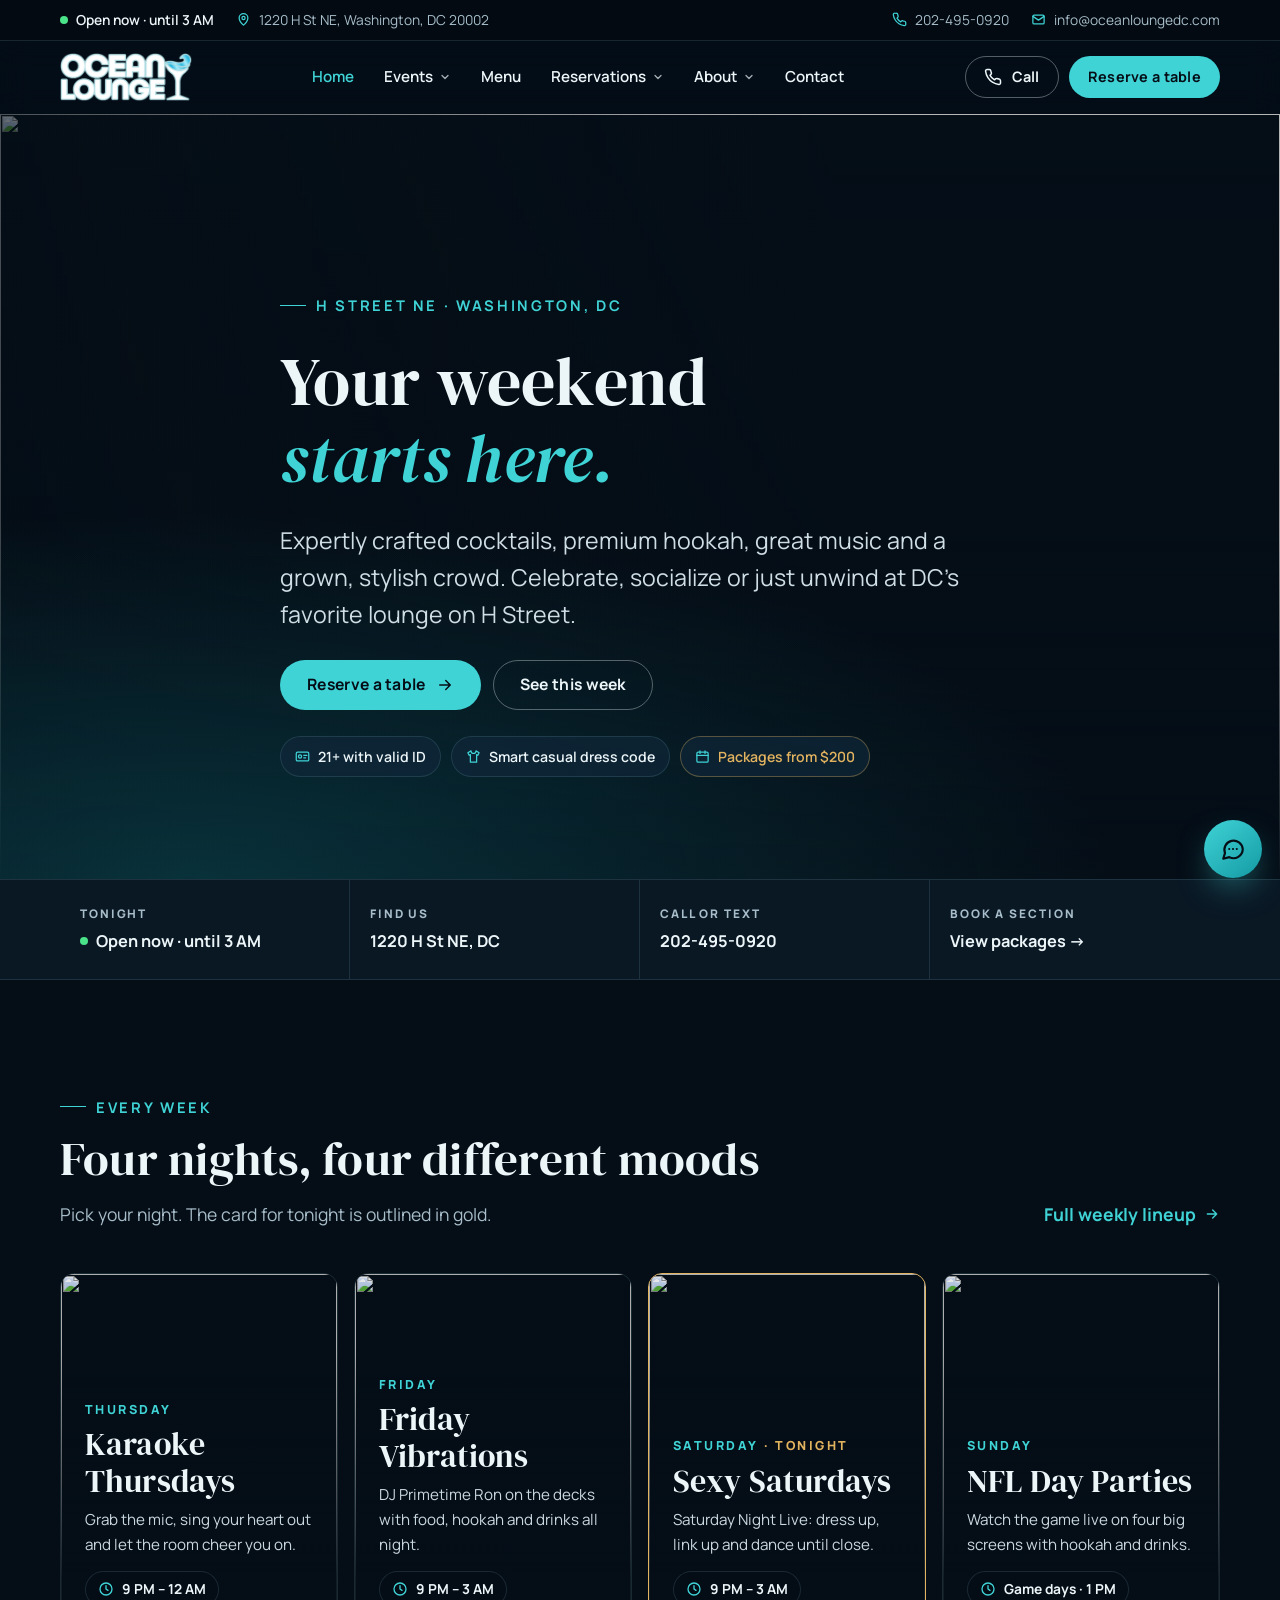
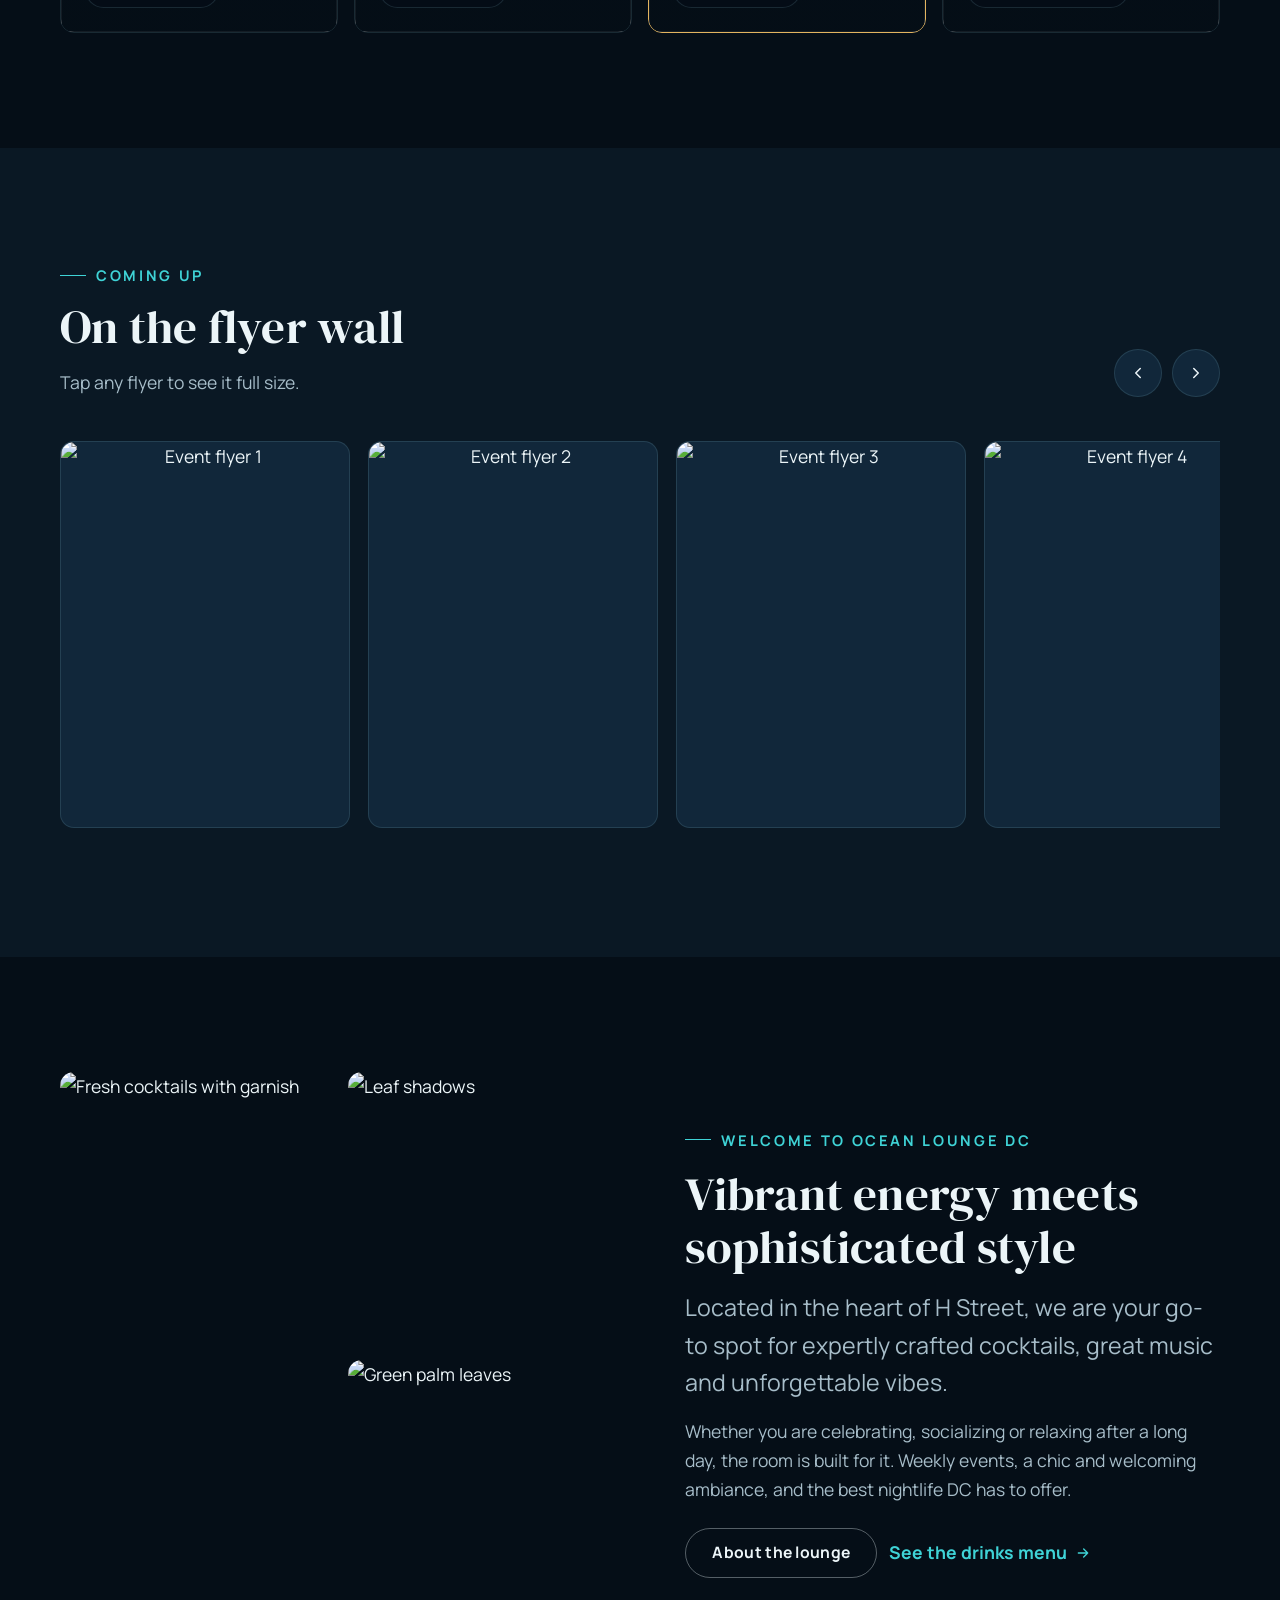
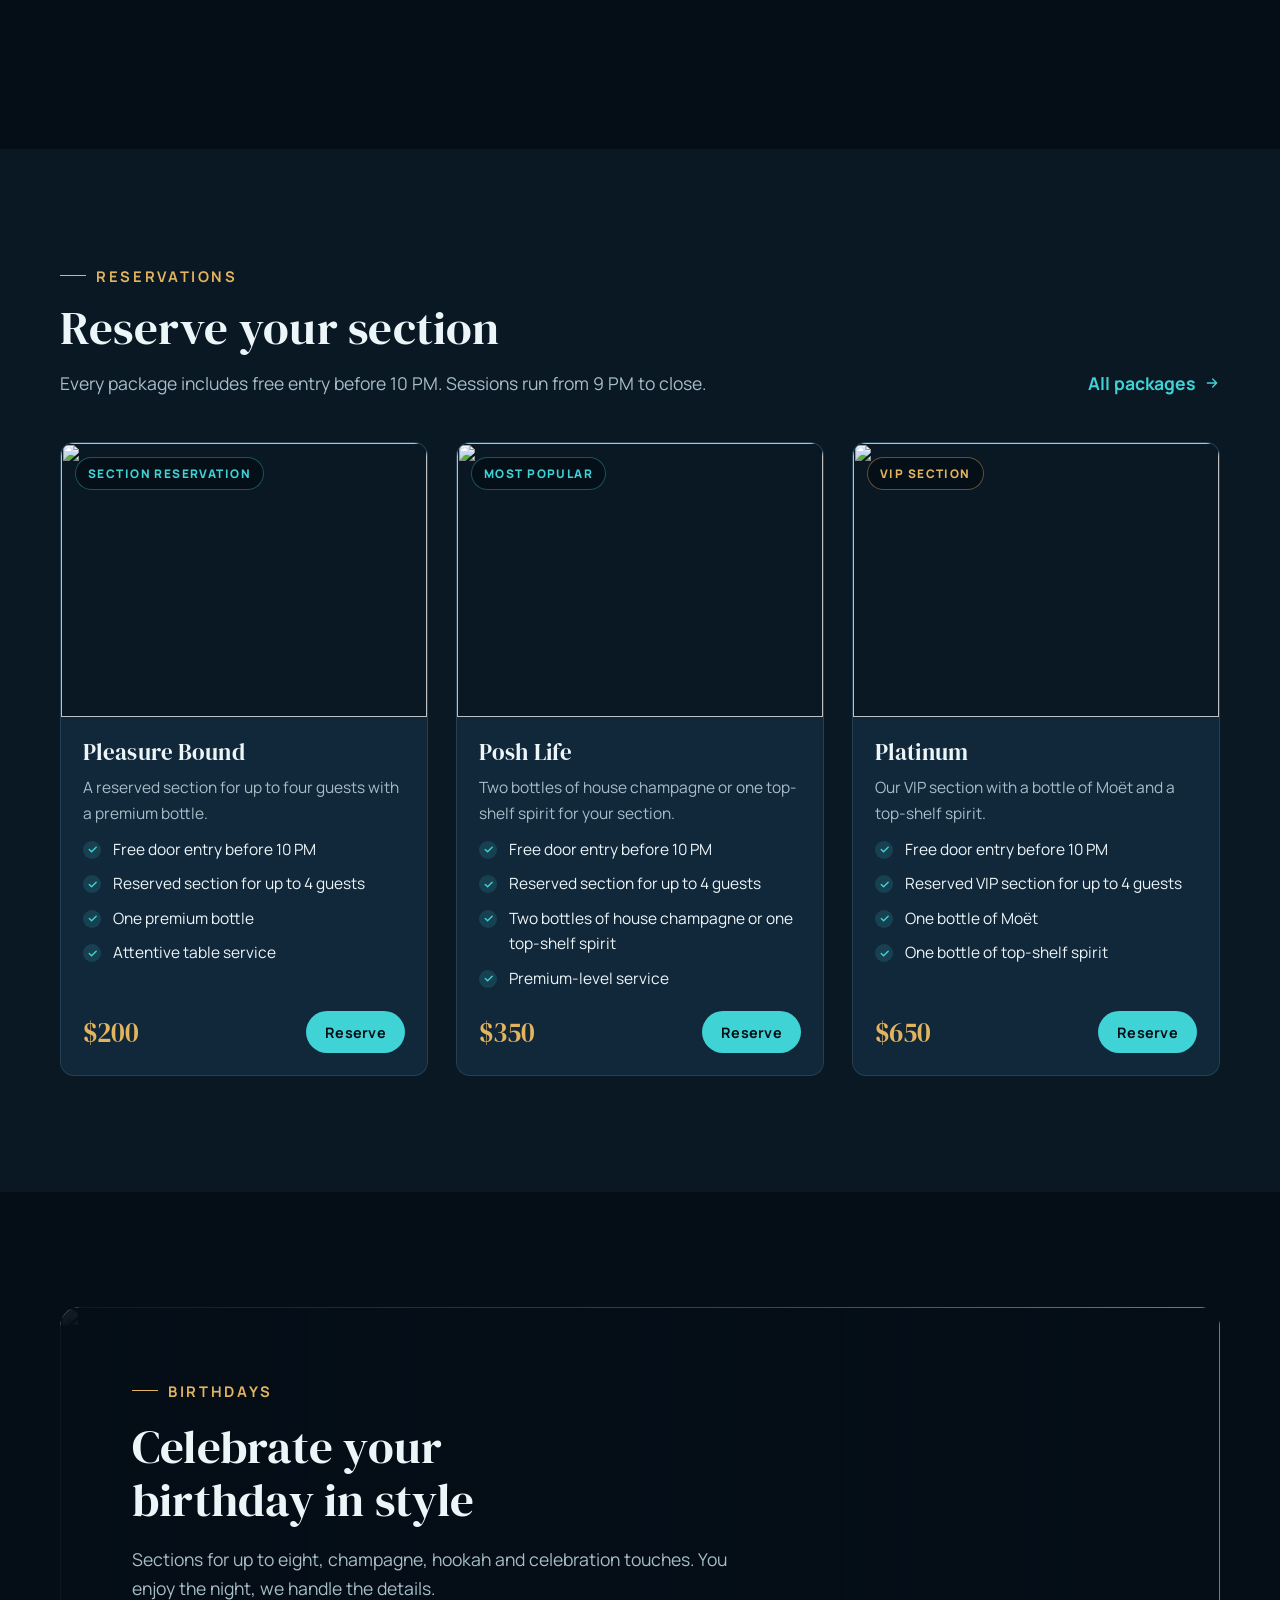
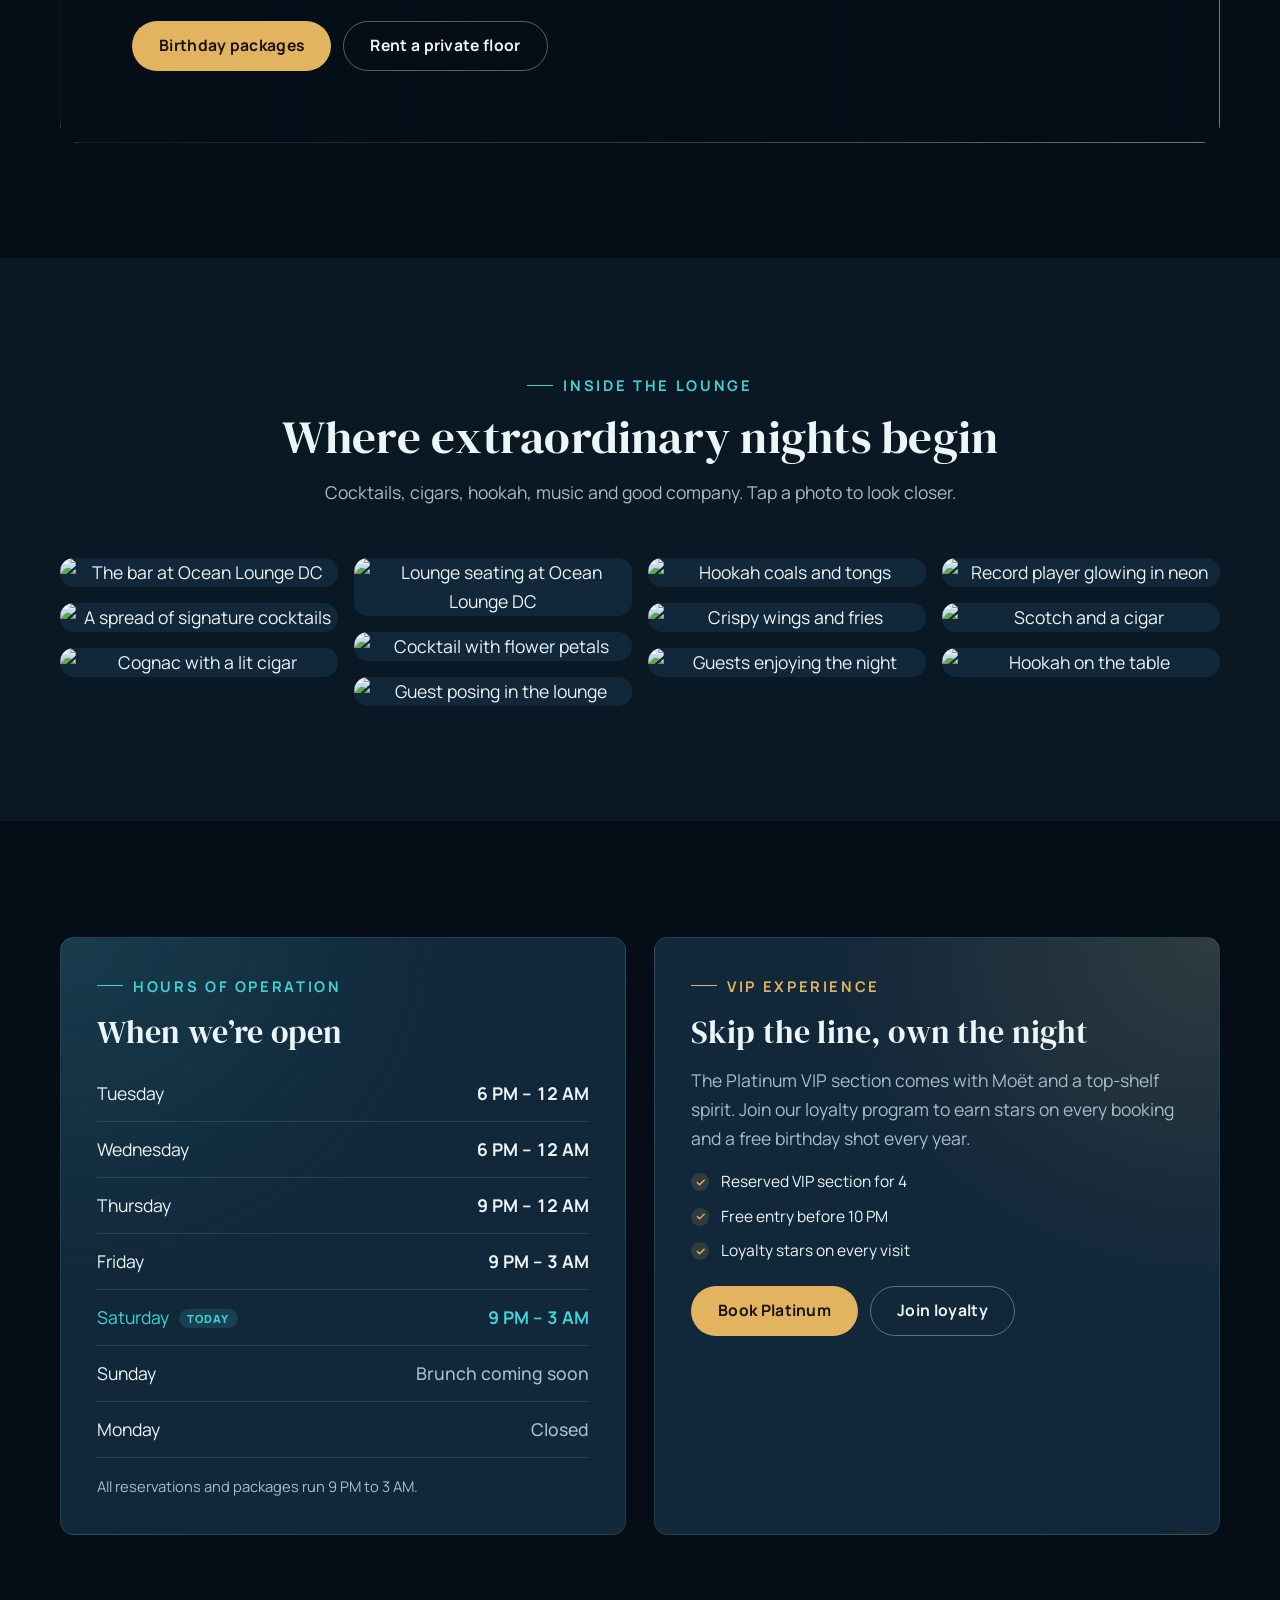
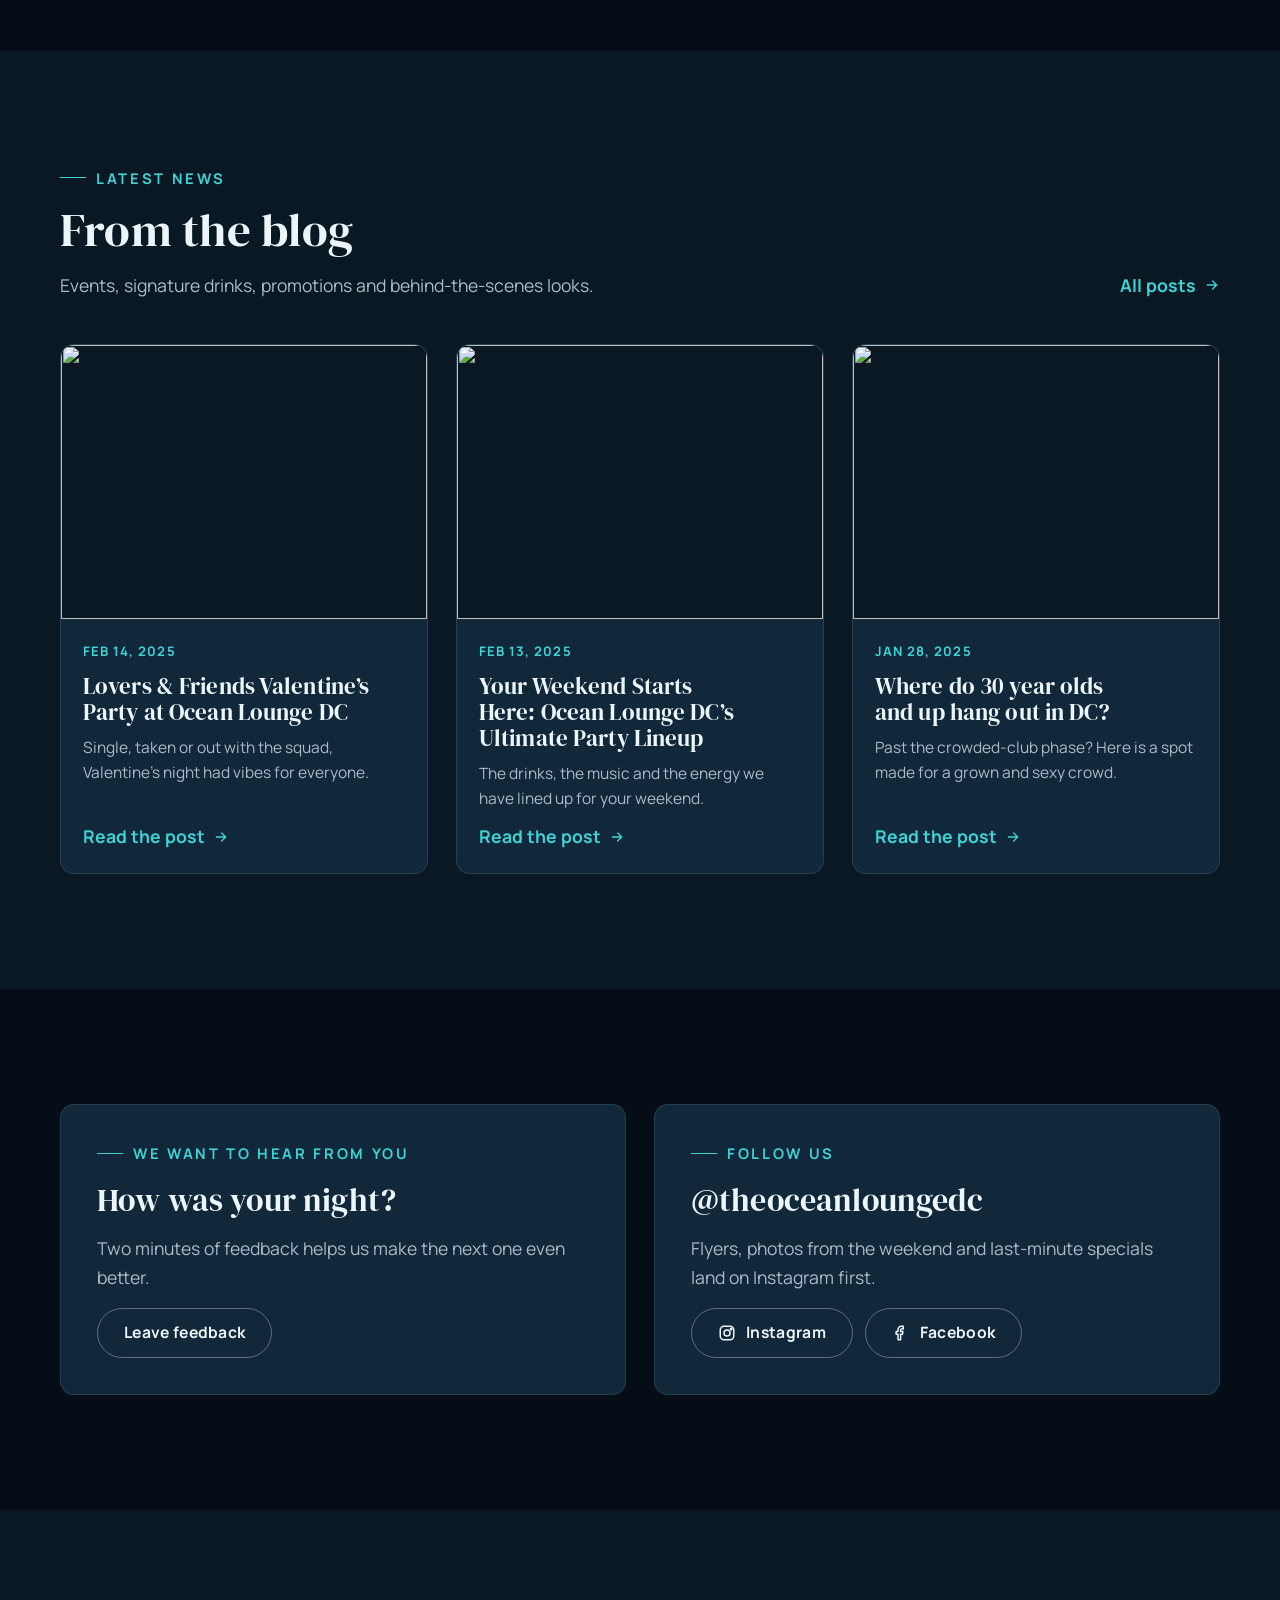
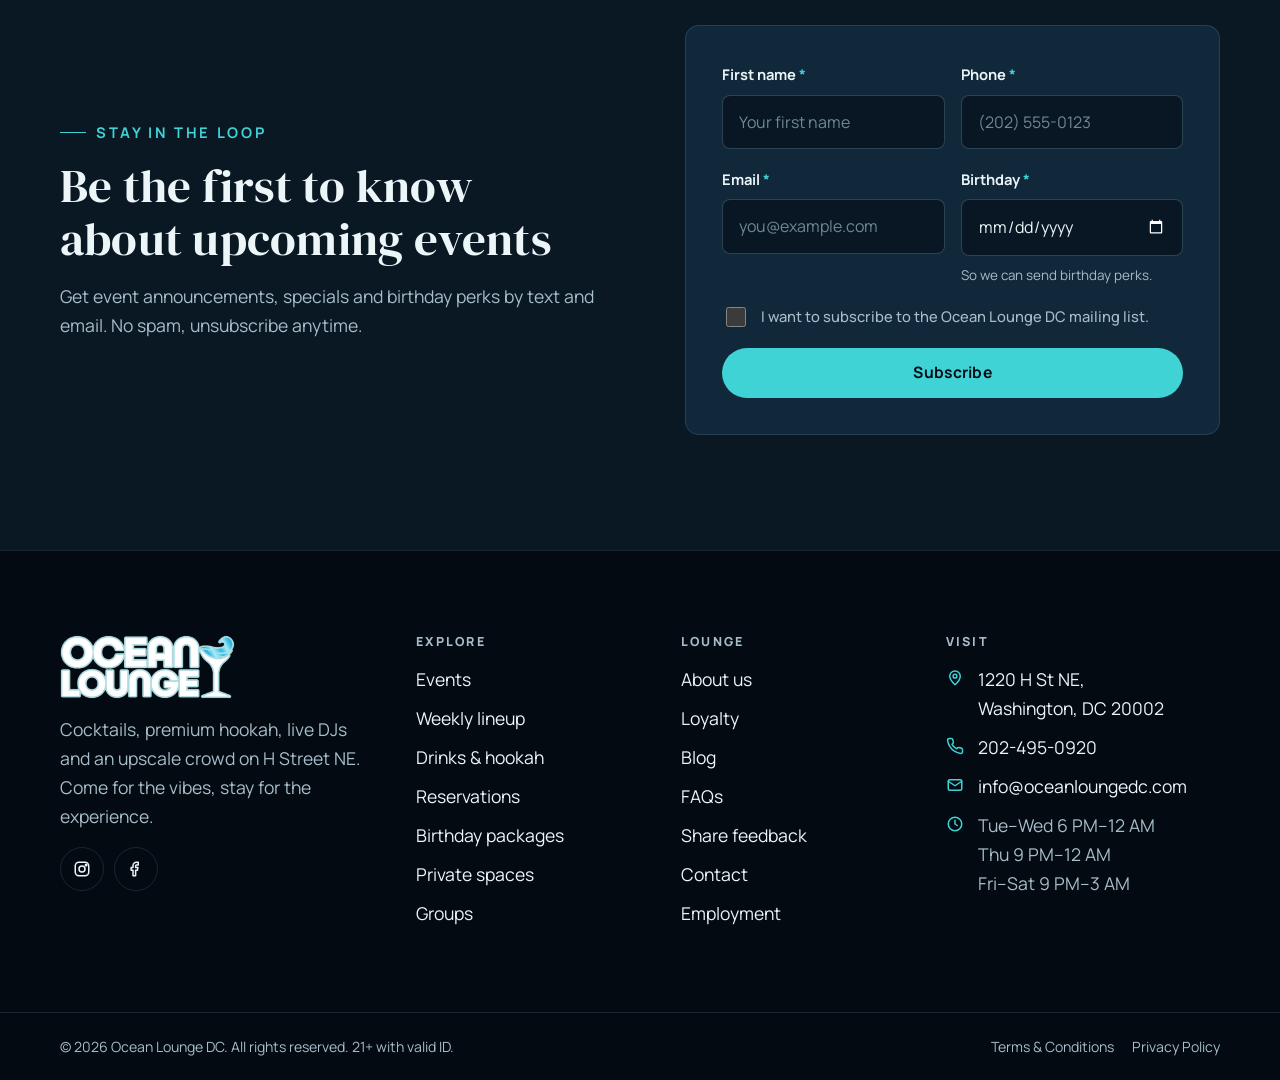
==== commit 2f72720b: "new changes" ====
--- a/index.html
+++ b/index.html
@@ -14,7 +14,9 @@
 <link rel="preconnect" href="https://static.wixstatic.com">
 <link rel="stylesheet" href="https://fonts.googleapis.com/css2?family=DM+Serif+Display:ital@0;1&family=Manrope:wght@400;500;600;700;800&display=swap">
 <link rel="stylesheet" href="assets/css/style.css">
-<link rel="icon" href="data:image/svg+xml,%3Csvg xmlns='http://www.w3.org/2000/svg' viewBox='0 0 48 48'%3E%3Ccircle cx='24' cy='24' r='23' fill='%23050e17'/%3E%3Cpath d='M9 27c3.5 0 3.5-3 7-3s3.5 3 7 3 3.5-3 7-3 3.5 3 7 3' stroke='%233fd3d6' stroke-width='3' fill='none' stroke-linecap='round'/%3E%3Cpath d='M11 33c3 0 3-2.4 6.3-2.4s3.2 2.4 6.5 2.4 3.3-2.4 6.6-2.4 3.4 2.4 6.6 2.4' stroke='%23e3b45f' stroke-width='3' fill='none' stroke-linecap='round'/%3E%3C/svg%3E">
+<link rel="icon" type="image/png" sizes="32x32" href="assets/img/favicon-32.png">
+<link rel="icon" type="image/png" sizes="192x192" href="assets/img/favicon-192.png">
+<link rel="apple-touch-icon" href="assets/img/favicon-180.png">
 <script>document.documentElement.classList.add("js");</script>
 </head>
 <body>
@@ -34,7 +36,7 @@
 </div>
 <header class="site-header">
   <div class="wrap">
-    <a class="brand" href="index.html" aria-label="Ocean Lounge DC home"><svg class="brand__mark" viewBox="0 0 48 48" fill="none" aria-hidden="true"><circle cx="24" cy="24" r="22.5" stroke="currentColor" stroke-width="1.5"/><path d="M9 27c3.5 0 3.5-3 7-3s3.5 3 7 3 3.5-3 7-3 3.5 3 7 3 2.6-1.4 3.4-2.2" stroke="currentColor" stroke-width="2" stroke-linecap="round"/><path d="M11 33c3 0 3-2.4 6.3-2.4s3.2 2.4 6.5 2.4 3.3-2.4 6.6-2.4 3.4 2.4 6.6 2.4" stroke="#e3b45f" stroke-width="2" stroke-linecap="round"/><path d="M24 9c-3 3.6-4.5 7-4.5 10.2" stroke="currentColor" stroke-width="1.5" stroke-linecap="round"/><circle cx="24" cy="12" r="1.6" fill="currentColor"/></svg><span class="brand__text"><span class="brand__name">Ocean Lounge</span><span class="brand__sub">H Street · DC</span></span></a>
+    <a class="brand" href="index.html" aria-label="Ocean Lounge DC home"><img class="brand__logo" src="assets/img/logo.png" alt="Ocean Lounge DC" width="600" height="219"></a>
     <nav class="nav" aria-label="Main"><ul><li class="nav__item"><a class="nav__link" href="index.html" aria-current="page">Home</a></li><li class="nav__item"><button class="nav__link" type="button" aria-haspopup="true">Events<svg viewBox="0 0 24 24" fill="none" stroke="currentColor" stroke-width="2.5" stroke-linecap="round" stroke-linejoin="round" aria-hidden="true"><path d="M6 9l6 6 6-6"/></svg></button><ul class="dropdown"><li><a href="events.html"><strong>Upcoming events</strong><span>Special nights and RSVPs</span></a></li><li><a href="daily-events.html"><strong>Weekly lineup</strong><span>Karaoke, DJs and NFL Sundays</span></a></li></ul></li><li class="nav__item"><a class="nav__link" href="menu.html">Menu</a></li><li class="nav__item"><button class="nav__link" type="button" aria-haspopup="true">Reservations<svg viewBox="0 0 24 24" fill="none" stroke="currentColor" stroke-width="2.5" stroke-linecap="round" stroke-linejoin="round" aria-hidden="true"><path d="M6 9l6 6 6-6"/></svg></button><ul class="dropdown"><li><a href="reservations.html"><strong>All packages</strong><span>Sections, VIP and birthdays</span></a></li><li><a href="birthday-package.html"><strong>Birthday packages</strong><span>Celebrate in style</span></a></li><li><a href="experiences.html"><strong>Private spaces</strong><span>Rent a whole floor</span></a></li><li><a href="groups.html"><strong>Groups</strong><span>Plan a night for your crew</span></a></li></ul></li><li class="nav__item"><button class="nav__link" type="button" aria-haspopup="true">About<svg viewBox="0 0 24 24" fill="none" stroke="currentColor" stroke-width="2.5" stroke-linecap="round" stroke-linejoin="round" aria-hidden="true"><path d="M6 9l6 6 6-6"/></svg></button><ul class="dropdown"><li><a href="about.html"><strong>About us</strong><span>The Ocean Lounge family</span></a></li><li><a href="loyalty.html"><strong>Loyalty</strong><span>Earn stars, get rewards</span></a></li><li><a href="blog.html"><strong>Blog</strong><span>News and weekend guides</span></a></li><li><a href="faqs.html"><strong>FAQs</strong><span>Hours, dress code, parking</span></a></li><li><a href="survey.html"><strong>Share feedback</strong><span>Tell us how we did</span></a></li></ul></li><li class="nav__item"><a class="nav__link" href="contact.html">Contact</a></li></ul></nav>
     <div class="header-cta">
       <a class="btn btn--ghost btn--sm" href="tel:+12024950920"><svg viewBox="0 0 24 24" fill="none" stroke="currentColor" stroke-width="2" stroke-linecap="round" stroke-linejoin="round" aria-hidden="true"><path d="M22 16.9v3a2 2 0 0 1-2.2 2 19.8 19.8 0 0 1-8.6-3.1 19.5 19.5 0 0 1-6-6A19.8 19.8 0 0 1 2.1 4.2 2 2 0 0 1 4.1 2h3a2 2 0 0 1 2 1.7c.1.9.4 1.8.7 2.7a2 2 0 0 1-.5 2.1L8 9.8a16 16 0 0 0 6 6l1.3-1.3a2 2 0 0 1 2.1-.4c.9.3 1.8.6 2.7.7a2 2 0 0 1 1.7 2z"/></svg>Call</a>
@@ -45,7 +47,7 @@
 </header>
 <div class="drawer" id="drawer" aria-hidden="true">
   <div class="drawer__panel" role="dialog" aria-label="Menu">
-    <div class="drawer__top"><a class="brand" href="index.html"><svg class="brand__mark" viewBox="0 0 48 48" fill="none" aria-hidden="true"><circle cx="24" cy="24" r="22.5" stroke="currentColor" stroke-width="1.5"/><path d="M9 27c3.5 0 3.5-3 7-3s3.5 3 7 3 3.5-3 7-3 3.5 3 7 3 2.6-1.4 3.4-2.2" stroke="currentColor" stroke-width="2" stroke-linecap="round"/><path d="M11 33c3 0 3-2.4 6.3-2.4s3.2 2.4 6.5 2.4 3.3-2.4 6.6-2.4 3.4 2.4 6.6 2.4" stroke="#e3b45f" stroke-width="2" stroke-linecap="round"/><path d="M24 9c-3 3.6-4.5 7-4.5 10.2" stroke="currentColor" stroke-width="1.5" stroke-linecap="round"/><circle cx="24" cy="12" r="1.6" fill="currentColor"/></svg><span class="brand__text"><span class="brand__name">Ocean Lounge</span><span class="brand__sub">H Street · DC</span></span></a><button class="drawer__close" type="button" aria-label="Close menu">×</button></div>
+    <div class="drawer__top"><a class="brand" href="index.html"><img class="brand__logo" src="assets/img/logo.png" alt="Ocean Lounge DC" width="600" height="219"></a><button class="drawer__close" type="button" aria-label="Close menu">×</button></div>
     <nav aria-label="Mobile"><ul><li class="drawer__group"><a href="index.html">Home</a></li><li class="drawer__group"><button type="button" aria-expanded="false">Events<svg viewBox="0 0 24 24" fill="none" stroke="currentColor" stroke-width="2.5" stroke-linecap="round" stroke-linejoin="round" aria-hidden="true"><path d="M6 9l6 6 6-6"/></svg></button><div class="drawer__sub"><ul><li><a href="events.html">Upcoming events</a></li><li><a href="daily-events.html">Weekly lineup</a></li></ul></div></li><li class="drawer__group"><a href="menu.html">Menu</a></li><li class="drawer__group"><button type="button" aria-expanded="false">Reservations<svg viewBox="0 0 24 24" fill="none" stroke="currentColor" stroke-width="2.5" stroke-linecap="round" stroke-linejoin="round" aria-hidden="true"><path d="M6 9l6 6 6-6"/></svg></button><div class="drawer__sub"><ul><li><a href="reservations.html">All packages</a></li><li><a href="birthday-package.html">Birthday packages</a></li><li><a href="experiences.html">Private spaces</a></li><li><a href="groups.html">Groups</a></li></ul></div></li><li class="drawer__group"><button type="button" aria-expanded="false">About<svg viewBox="0 0 24 24" fill="none" stroke="currentColor" stroke-width="2.5" stroke-linecap="round" stroke-linejoin="round" aria-hidden="true"><path d="M6 9l6 6 6-6"/></svg></button><div class="drawer__sub"><ul><li><a href="about.html">About us</a></li><li><a href="loyalty.html">Loyalty</a></li><li><a href="blog.html">Blog</a></li><li><a href="faqs.html">FAQs</a></li><li><a href="survey.html">Share feedback</a></li></ul></div></li><li class="drawer__group"><a href="contact.html">Contact</a></li></ul></nav>
     <div class="drawer__foot">
       <a class="btn btn--block" href="reservations.html">Reserve a table</a>
@@ -261,7 +263,7 @@
 <footer class="site-footer">
   <div class="wrap footer-grid">
     <div class="footer-about">
-      <a class="brand" href="index.html"><svg class="brand__mark" viewBox="0 0 48 48" fill="none" aria-hidden="true"><circle cx="24" cy="24" r="22.5" stroke="currentColor" stroke-width="1.5"/><path d="M9 27c3.5 0 3.5-3 7-3s3.5 3 7 3 3.5-3 7-3 3.5 3 7 3 2.6-1.4 3.4-2.2" stroke="currentColor" stroke-width="2" stroke-linecap="round"/><path d="M11 33c3 0 3-2.4 6.3-2.4s3.2 2.4 6.5 2.4 3.3-2.4 6.6-2.4 3.4 2.4 6.6 2.4" stroke="#e3b45f" stroke-width="2" stroke-linecap="round"/><path d="M24 9c-3 3.6-4.5 7-4.5 10.2" stroke="currentColor" stroke-width="1.5" stroke-linecap="round"/><circle cx="24" cy="12" r="1.6" fill="currentColor"/></svg><span class="brand__text"><span class="brand__name">Ocean Lounge</span><span class="brand__sub">H Street · DC</span></span></a>
+      <a class="brand" href="index.html"><img class="brand__logo" src="assets/img/logo.png" alt="Ocean Lounge DC" width="600" height="219"></a>
       <p>Cocktails, premium hookah, live DJs and an upscale crowd on H Street NE. Come for the vibes, stay for the experience.</p>
       <div class="socials"><a href="https://www.instagram.com/theoceanloungedc/" target="_blank" rel="noopener" aria-label="Instagram"><svg viewBox="0 0 24 24" fill="none" stroke="currentColor" stroke-width="2" stroke-linecap="round" stroke-linejoin="round" aria-hidden="true"><rect x="3" y="3" width="18" height="18" rx="5"/><circle cx="12" cy="12" r="4"/><circle cx="17.5" cy="6.5" r="1" fill="currentColor"/></svg></a><a href="https://www.facebook.com/OceanLoungDC" target="_blank" rel="noopener" aria-label="Facebook"><svg viewBox="0 0 24 24" fill="none" stroke="currentColor" stroke-width="2" stroke-linecap="round" stroke-linejoin="round" aria-hidden="true"><path d="M15 3h-2.5A4.5 4.5 0 0 0 8 7.5V10H5.5v3.5H8V21h3.5v-7.5H14l.5-3.5h-3V7.8c0-.8.5-1.3 1.3-1.3H15z"/></svg></a></div>
     </div>
@@ -310,5 +312,6 @@
 <div class="actionbar"><a class="btn btn--ghost" href="tel:+12024950920"><svg viewBox="0 0 24 24" fill="none" stroke="currentColor" stroke-width="2" stroke-linecap="round" stroke-linejoin="round" aria-hidden="true"><path d="M22 16.9v3a2 2 0 0 1-2.2 2 19.8 19.8 0 0 1-8.6-3.1 19.5 19.5 0 0 1-6-6A19.8 19.8 0 0 1 2.1 4.2 2 2 0 0 1 4.1 2h3a2 2 0 0 1 2 1.7c.1.9.4 1.8.7 2.7a2 2 0 0 1-.5 2.1L8 9.8a16 16 0 0 0 6 6l1.3-1.3a2 2 0 0 1 2.1-.4c.9.3 1.8.6 2.7.7a2 2 0 0 1 1.7 2z"/></svg>Call</a><a class="btn" href="reservations.html">Reserve</a></div>
 <div class="page-fade" aria-hidden="true"></div>
 <script src="assets/js/main.js"></script>
+<script src="assets/js/chat.js"></script>
 </body>
 </html>
--- a/assets/css/style.css
+++ b/assets/css/style.css
@@ -166,10 +166,9 @@
 .site-header.is-scrolled { border-color: var(--line); background: rgba(5, 14, 23, .92); }
 .site-header .wrap { display: flex; align-items: center; justify-content: space-between; gap: 20px; height: var(--header-h); }
 .brand { display: inline-flex; align-items: center; gap: 12px; text-decoration: none; flex: none; }
-.brand__mark { width: 42px; height: 42px; color: var(--aqua); }
-.brand__text { display: grid; line-height: 1; }
-.brand__name { font-family: var(--f-display); font-size: 1.32rem; letter-spacing: 0.04em; }
-.brand__sub { font-size: 0.66rem; letter-spacing: 0.34em; text-transform: uppercase; color: var(--gold); margin-top: 5px; font-weight: 700; }
+.brand__logo { display: block; height: 48px; width: auto; max-width: none; }
+.drawer__top .brand__logo { height: 40px; }
+.site-footer .brand__logo { height: 64px; }
 
 .nav { display: flex; align-items: center; gap: 4px; }
 .nav > ul { list-style: none; display: flex; gap: 2px; margin: 0; padding: 0; }
@@ -225,7 +224,7 @@
   .nav, .header-cta .btn--ghost { display: none; }
   .burger { display: inline-flex; }
 }
-@media (max-width: 480px) { .header-cta .btn { display: none; } .brand__name { font-size: 1.15rem; } }
+@media (max-width: 480px) { .header-cta .btn { display: none; } .site-header .brand__logo { height: 40px; } }
 
 /* Mobile drawer */
 .drawer {
@@ -734,3 +733,74 @@
   *, *::before, *::after { animation-duration: .001ms !important; animation-iteration-count: 1 !important; transition-duration: .001ms !important; scroll-behavior: auto !important; }
   .js .reveal { opacity: 1; transform: none; }
 }
+
+/* ---------- Chat assistant ---------- */
+.chat { --chat-gap: max(18px, env(safe-area-inset-right, 0px)); --chat-bottom: calc(22px + env(safe-area-inset-bottom, 0px)); }
+.chat__fab {
+  position: fixed; right: var(--chat-gap); bottom: var(--chat-bottom); z-index: 55;
+  width: 58px; height: 58px; border-radius: 50%; border: 0; cursor: pointer;
+  display: grid; place-items: center; color: var(--ink);
+  background: linear-gradient(140deg, var(--aqua), var(--aqua-deep));
+  box-shadow: 0 14px 34px -10px rgba(63,211,214,.6), 0 0 0 0 rgba(63,211,214,.45);
+  animation: chatPing 2.8s 1.5s 3;
+  transition: transform .3s var(--ease);
+}
+.chat__fab:hover { transform: scale(1.06); }
+.chat__fab svg { width: 26px; height: 26px; grid-area: 1 / 1; transition: opacity .25s, transform .3s var(--ease); }
+.chat__fab-close { display: contents; }
+.chat__fab-close svg { opacity: 0; transform: rotate(-90deg); }
+.chat.is-open .chat__fab > svg { opacity: 0; transform: rotate(90deg); }
+.chat.is-open .chat__fab-close svg { opacity: 1; transform: none; }
+@keyframes chatPing { 70% { box-shadow: 0 14px 34px -10px rgba(63,211,214,.6), 0 0 0 16px rgba(63,211,214,0); } 100% { box-shadow: 0 14px 34px -10px rgba(63,211,214,.6), 0 0 0 0 rgba(63,211,214,0); } }
+
+.chat__panel {
+  position: fixed; right: var(--chat-gap); bottom: calc(var(--chat-bottom) + 72px); z-index: 55;
+  width: min(380px, calc(100vw - 32px)); height: min(580px, calc(100vh - 140px)); height: min(580px, calc(100dvh - 140px));
+  display: flex; flex-direction: column; overflow: hidden;
+  background: var(--deep); border: 1px solid var(--line); border-radius: 18px;
+  box-shadow: 0 30px 80px -20px rgba(0,0,0,.7);
+  transform-origin: bottom right; animation: chatIn .35s var(--ease);
+}
+@keyframes chatIn { from { opacity: 0; transform: translateY(12px) scale(.96); } }
+.chat__head { display: flex; align-items: center; gap: 12px; padding: 14px 14px 14px 16px; background: radial-gradient(120% 140% at 0% 0%, rgba(63,211,214,.16), transparent 60%), var(--tide); border-bottom: 1px solid var(--line); }
+.chat__head img { width: 40px; height: 40px; border-radius: 12px; flex: none; }
+.chat__head div { display: grid; gap: 2px; flex: 1; min-width: 0; }
+.chat__head strong { font-size: .98rem; }
+.chat__head span { display: inline-flex; align-items: center; gap: 6px; font-size: .78rem; color: var(--mist); }
+.chat__head i { width: 7px; height: 7px; border-radius: 50%; background: #4be38a; }
+.chat__x { width: 36px; height: 36px; border-radius: 50%; border: 0; background: transparent; color: var(--mist); cursor: pointer; display: grid; place-items: center; }
+.chat__x:hover { background: rgba(255,255,255,.06); color: var(--foam); }
+.chat__x svg { width: 20px; height: 20px; }
+
+.chat__log { flex: 1; overflow-y: auto; padding: 16px; display: flex; flex-direction: column; gap: 10px; overscroll-behavior: contain; }
+.chat__msg { max-width: 86%; padding: 10px 14px; border-radius: 16px; font-size: .93rem; line-height: 1.5; animation: rise .3s var(--ease); overflow-wrap: anywhere; }
+.chat__msg--bot { align-self: flex-start; background: var(--tide); border: 1px solid var(--line); border-bottom-left-radius: 4px; color: var(--foam); }
+.chat__msg--bot a { color: var(--aqua); }
+.chat__msg--user { align-self: flex-end; background: var(--aqua); color: var(--ink); font-weight: 600; border-bottom-right-radius: 4px; }
+.chat__typing { display: inline-flex; gap: 4px; padding: 4px 0; }
+.chat__typing i { width: 7px; height: 7px; border-radius: 50%; background: var(--mist); animation: chatDot 1s infinite; }
+.chat__typing i:nth-child(2) { animation-delay: .15s; }
+.chat__typing i:nth-child(3) { animation-delay: .3s; }
+@keyframes chatDot { 0%, 60%, 100% { opacity: .3; transform: none; } 30% { opacity: 1; transform: translateY(-3px); } }
+
+.chat__chips { display: flex; gap: 8px; overflow-x: auto; padding: 0 16px 12px; scrollbar-width: none; }
+.chat__chips::-webkit-scrollbar { display: none; }
+.chat__chips button { flex: none; padding: 7px 13px; border-radius: 999px; border: 1px solid rgba(63,211,214,.4); background: transparent; color: var(--aqua); font: inherit; font-size: .82rem; font-weight: 600; cursor: pointer; white-space: nowrap; }
+.chat__chips button:hover { background: rgba(63,211,214,.12); }
+.chat__form { display: flex; gap: 8px; padding: 12px 12px 8px; border-top: 1px solid var(--line); }
+.chat__form input { flex: 1; min-width: 0; height: 44px; padding: 0 14px; border-radius: 999px; border: 1px solid var(--line); background: var(--ink); color: var(--foam); font: inherit; font-size: 16px; }
+.chat__form input:focus { outline: none; border-color: var(--aqua); }
+.chat__form button { width: 44px; height: 44px; flex: none; border-radius: 50%; border: 0; background: var(--aqua); color: var(--ink); display: grid; place-items: center; cursor: pointer; }
+.chat__form button svg { width: 18px; height: 18px; }
+.chat__note { margin: 0; padding: 0 16px 12px; font-size: .72rem; color: var(--mist); text-align: center; }
+.chat__note a { color: inherit; }
+
+/* keep back-to-top above the chat button */
+.to-top { bottom: calc(94px + env(safe-area-inset-bottom, 0px)); }
+
+@media (max-width: 720px) {
+  .chat { --chat-bottom: calc(82px + env(safe-area-inset-bottom, 0px)); }
+  .chat__fab { width: 54px; height: 54px; }
+  .to-top { bottom: calc(150px + env(safe-area-inset-bottom, 0px)); }
+  .chat__panel { left: 12px; right: 12px; width: auto; bottom: calc(var(--chat-bottom) + 66px); height: calc(100dvh - var(--chat-bottom) - 66px - 20px - env(safe-area-inset-top, 0px)); }
+}
